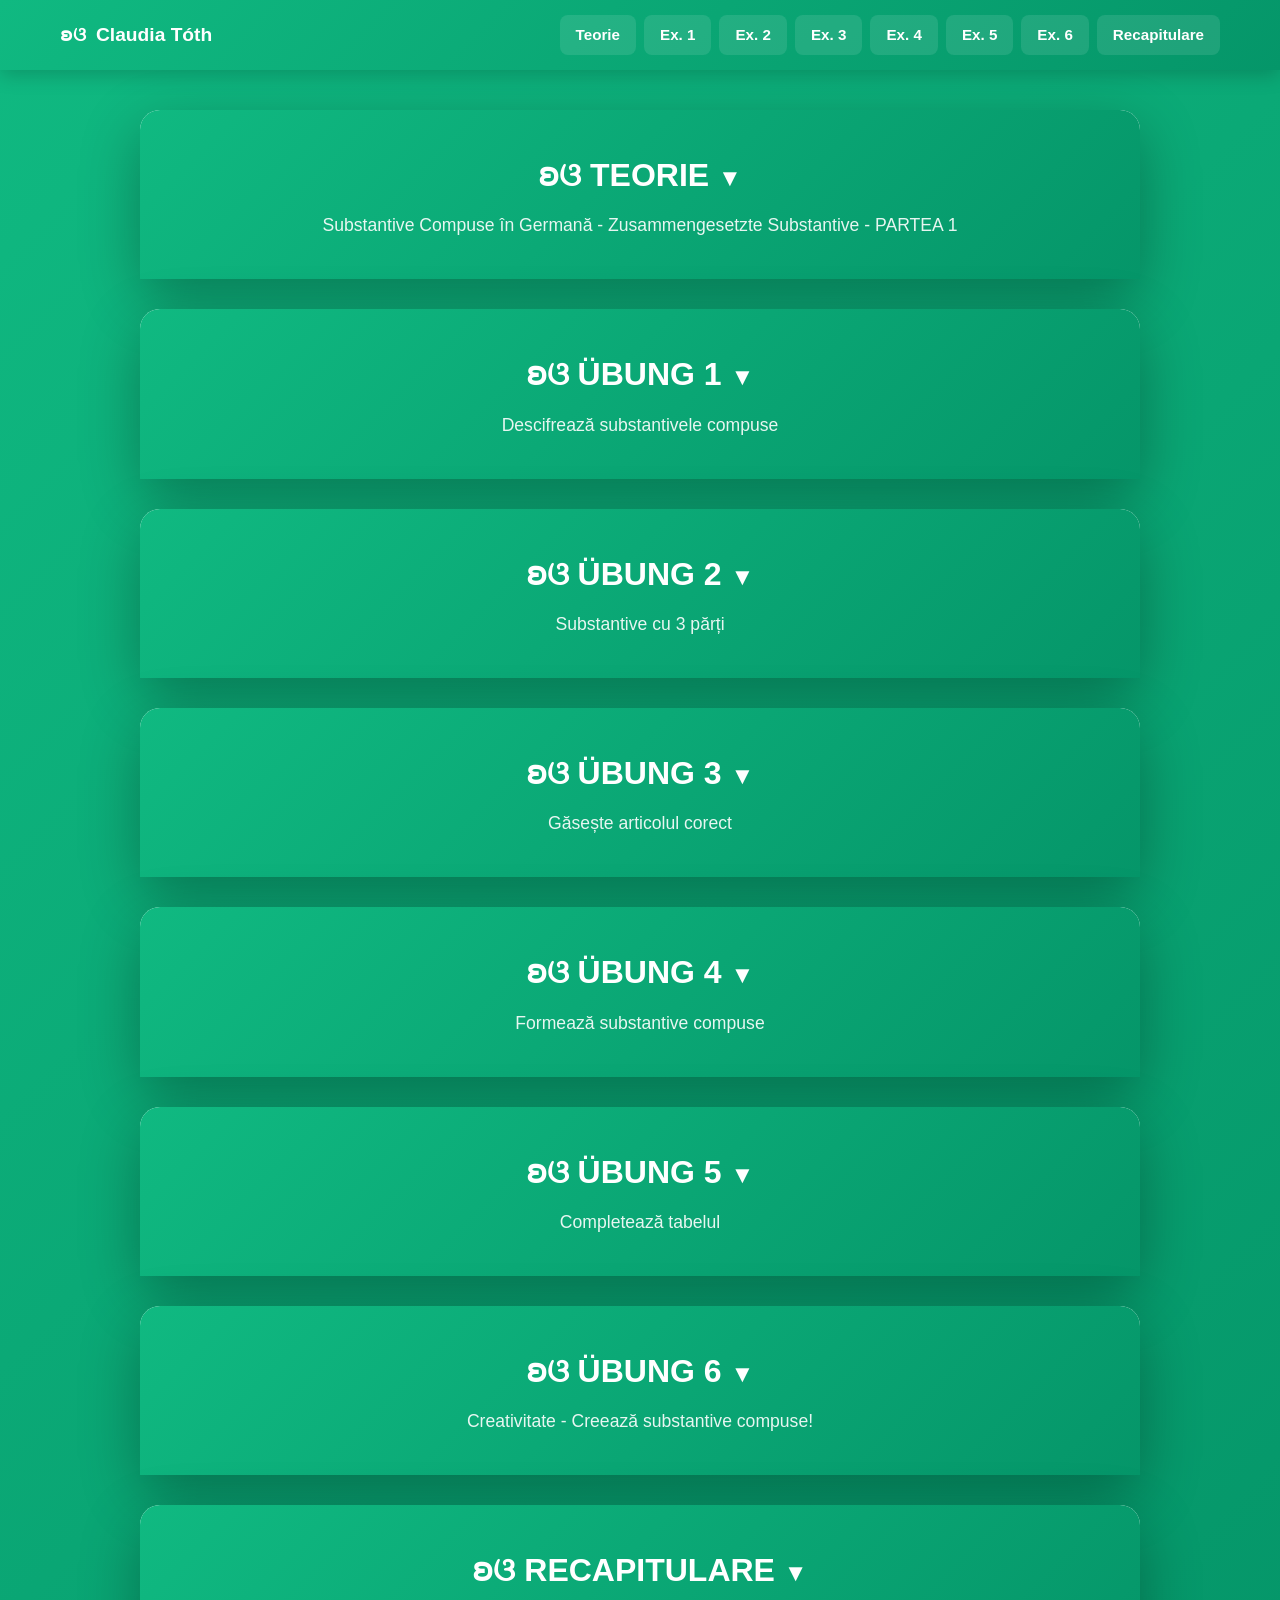
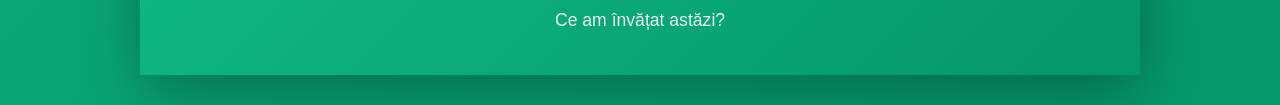
==== index.html @ afdb9161 "Rename index-ORIGINAL-FARA-PAROLA.html to index.html" ====
<!DOCTYPE html>
<html lang="ro">
<head>
    <meta charset="UTF-8">
    <meta name="viewport" content="width=device-width, initial-scale=1.0">
    <title>Substantive Compuse în Germană - Workshop Complet</title>
    <style>
        * {
            margin: 0;
            padding: 0;
            box-sizing: border-box;
        }

        body {
            font-family: 'Segoe UI', Tahoma, Geneva, Verdana, sans-serif;
            background: linear-gradient(135deg, #10b981 0%, #059669 100%);
            line-height: 1.6;
            padding-top: 80px;
        }

        html {
            scroll-behavior: smooth;
        }

        /* Navigation Bar */
        .nav-menu {
            position: fixed;
            top: 0;
            left: 0;
            right: 0;
            background: linear-gradient(135deg, #10b981 0%, #059669 100%);
            box-shadow: 0 4px 20px rgba(0,0,0,0.2);
            z-index: 9999;
        }

        .nav-container {
            max-width: 1200px;
            margin: 0 auto;
            display: flex;
            align-items: center;
            justify-content: space-between;
            padding: 15px 20px;
            flex-wrap: wrap;
            gap: 10px;
        }

        .nav-logo {
            display: flex;
            align-items: center;
            gap: 10px;
            color: white;
            font-weight: bold;
            font-size: 1.2rem;
        }

        .nav-links {
            display: flex;
            gap: 8px;
            flex-wrap: wrap;
            align-items: center;
        }

        .nav-link {
            color: white;
            text-decoration: none;
            padding: 8px 16px;
            border-radius: 8px;
            font-size: 0.95rem;
            font-weight: 600;
            transition: all 0.3s;
            background: rgba(255,255,255,0.1);
            cursor: pointer;
        }

        .nav-link:hover {
            background: rgba(255,255,255,0.25);
            transform: translateY(-2px);
        }

        .nav-link.active {
            background: rgba(255,255,255,0.35);
        }

        /* Main Container */
        .container {
            max-width: 1000px;
            margin: 30px auto;
            background: white;
            border-radius: 20px;
            box-shadow: 0 20px 60px rgba(0,0,0,0.3);
        }

        .header {
            background: linear-gradient(135deg, #10b981 0%, #059669 100%);
            color: white;
            padding: 40px;
            text-align: center;
            border-radius: 20px 20px 0 0;
        }

        .header h1 {
            font-size: 2rem;
            margin-bottom: 10px;
        }

        .header p {
            font-size: 1.1rem;
            opacity: 0.9;
        }

        .content {
            padding: 40px;
        }

        /* Theory Sections */
        .section-header {
            background: linear-gradient(135deg, #10b981 0%, #059669 100%);
            color: white;
            padding: 20px 25px;
            border-radius: 12px;
            cursor: pointer;
            display: flex;
            justify-content: space-between;
            align-items: center;
            transition: transform 0.3s, box-shadow 0.3s;
            margin-bottom: 0;
        }

        .section-header:hover {
            transform: translateY(-2px);
            box-shadow: 0 8px 20px rgba(16, 185, 129, 0.4);
        }

        .section-header h3 {
            font-size: 1.3rem;
        }

        .arrow {
            font-size: 1.5rem;
            transition: transform 0.3s;
        }

        .arrow.rotated {
            transform: rotate(180deg);
        }

        .section-content {
            display: none;
            padding: 30px;
            background: #f0fdf4;
            border: 3px solid #10b981;
            border-top: none;
            border-radius: 0 0 12px 12px;
            margin-bottom: 20px;
        }

        .section-content.active {
            display: block;
        }

        .section {
            margin-bottom: 20px;
        }

        /* Exercise Items */
        .exercise-item {
            background: #f0fdf4;
            padding: 25px;
            border-radius: 12px;
            margin-bottom: 25px;
            border: 2px solid #e5e7eb;
            transition: all 0.3s;
        }

        .exercise-item.correct {
            border-color: #10b981;
            background: #d1fae5;
        }

        .exercise-item.incorrect {
            border-color: #ef4444;
            background: #fee2e2;
        }

        .exercise-number {
            display: inline-block;
            background: linear-gradient(135deg, #10b981 0%, #059669 100%);
            color: white;
            padding: 8px 16px;
            border-radius: 20px;
            font-weight: bold;
            margin-bottom: 15px;
        }

        .word-display {
            font-size: 1.3rem;
            font-weight: bold;
            color: #059669;
            margin-bottom: 20px;
        }

        /* Input Styles */
        .input-group {
            margin-bottom: 15px;
        }

        .input-group label {
            display: block;
            font-weight: 600;
            color: #374151;
            margin-bottom: 8px;
        }

        .input-row {
            display: flex;
            gap: 10px;
            align-items: center;
            margin-bottom: 15px;
            flex-wrap: wrap;
        }

        .article-input-wrapper {
            display: flex;
            align-items: center;
            gap: 5px;
            flex: 1;
            min-width: 180px;
        }

        .article-input-wrapper.break-line {
            flex-basis: 100%;
        }

        input[type="text"], select {
            padding: 12px 15px;
            border: 2px solid #d1d5db;
            border-radius: 8px;
            font-size: 1rem;
            transition: all 0.3s;
            flex: 1;
        }

        input[type="text"].small {
            max-width: 60px;
            flex: 0 0 60px;
        }

        select {
            cursor: pointer;
            appearance: none;
            background: white url("data:image/svg+xml,%3Csvg xmlns='http://www.w3.org/2000/svg' width='12' height='12' viewBox='0 0 12 12'%3E%3Cpath fill='%2310b981' d='M6 9L1 4h10z'/%3E%3C/svg%3E") no-repeat right 12px center;
            padding-right: 40px;
        }

        input:focus, select:focus {
            outline: none;
            border-color: #10b981;
            box-shadow: 0 0 0 3px rgba(16, 185, 129, 0.1);
        }

        input.correct, select.correct {
            border-color: #10b981;
            background: #ecfdf5;
        }

        input.incorrect, select.incorrect {
            border-color: #ef4444;
            background: #fef2f2;
        }

        .plus-sign {
            font-size: 1.5rem;
            color: #10b981;
            font-weight: bold;
        }

        /* Feedback */
        .feedback {
            display: none;
            margin-top: 15px;
            padding: 12px 15px;
            border-radius: 8px;
            font-weight: 600;
        }

        .feedback.show {
            display: block;
        }

        .feedback.correct {
            background: #d1fae5;
            color: #065f46;
            border-left: 4px solid #10b981;
        }

        .feedback.incorrect {
            background: #fee2e2;
            color: #991b1b;
            border-left: 4px solid #ef4444;
        }

        .correct-answer {
            margin-top: 10px;
            padding: 10px;
            background: #f0fdf4;
            border-radius: 6px;
            color: #065f46;
        }

        /* Buttons */
        .buttons {
            display: flex;
            gap: 15px;
            justify-content: center;
            margin-top: 40px;
            flex-wrap: wrap;
        }

        button {
            padding: 15px 40px;
            border: none;
            border-radius: 10px;
            font-size: 1.1rem;
            font-weight: 600;
            cursor: pointer;
            transition: all 0.3s;
        }

        .btn-check {
            background: linear-gradient(135deg, #10b981 0%, #059669 100%);
            color: white;
            box-shadow: 0 4px 15px rgba(16, 185, 129, 0.4);
        }

        .btn-check:hover {
            transform: translateY(-2px);
            box-shadow: 0 6px 20px rgba(16, 185, 129, 0.6);
        }

        .btn-reset {
            background: #6b7280;
            color: white;
        }

        .btn-reset:hover {
            background: #4b5563;
        }

        /* Score */
        .score {
            text-align: center;
            font-size: 1.5rem;
            font-weight: bold;
            padding: 20px;
            margin-top: 30px;
            background: linear-gradient(135deg, #fef3c7 0%, #fde68a 100%);
            border-radius: 12px;
            display: none;
        }

        .score.show {
            display: block;
        }

        /* Info Boxes */
        .example-box, .info-box {
            background: linear-gradient(135deg, #d1fae5 0%, #a7f3d0 100%);
            padding: 20px;
            border-radius: 12px;
            margin-bottom: 20px;
            border-left: 5px solid #10b981;
        }

        .example-box h3, .info-box h3 {
            color: #065f46;
            margin-bottom: 10px;
        }

        .example-box p, .info-box p {
            color: #1e293b;
            font-size: 1.05rem;
        }

        /* Ex 6 Styles */
        .all-variants {
            display: none;
            margin-top: 40px;
            padding-top: 40px;
            border-top: 3px solid #10b981;
        }

        .all-variants.show {
            display: block;
        }

        .variants-header {
            background: linear-gradient(135deg, #fbbf24 0%, #f59e0b 100%);
            color: white;
            padding: 25px;
            border-radius: 12px;
            text-align: center;
            margin-bottom: 30px;
        }

        .category {
            margin-bottom: 30px;
        }

        .category-header {
            background: linear-gradient(135deg, #10b981 0%, #059669 100%);
            color: white;
            padding: 15px 20px;
            border-radius: 10px;
            margin-bottom: 15px;
        }

        .category-header h3 {
            font-size: 1.3rem;
        }

        .arrow-ex6 {
            font-size: 1.5rem;
            transition: transform 0.3s;
            color: white;
        }

        .variants-grid {
            display: grid;
            grid-template-columns: repeat(auto-fill, minmax(300px, 1fr));
            gap: 15px;
        }

        .variant-card {
            background: #f0fdf4;
            padding: 15px;
            border-radius: 8px;
            border-left: 4px solid #10b981;
        }

        .variant-card strong {
            color: #059669;
            font-size: 1.1rem;
        }

        .variant-parts {
            color: #6b7280;
            font-size: 0.9rem;
            margin: 5px 0;
        }

        .words-list {
            background: white;
            padding: 15px;
            border-radius: 8px;
            margin-top: 15px;
        }

        .words-list p {
            margin-bottom: 8px;
        }

        /* Responsive */
        @media (max-width: 768px) {
            body {
                padding-top: 140px;
                padding: 10px;
                padding-top: 140px;
            }

            .nav-container {
                flex-direction: column;
            }

            .container {
                margin: 15px auto;
                border-radius: 15px;
            }

            .header {
                padding: 25px 20px;
                border-radius: 15px 15px 0 0;
            }

            .header h1 {
                font-size: 1.5rem;
            }

            .header p {
                font-size: 0.95rem;
            }

            .content {
                padding: 20px 15px;
            }

            .section-header h3 {
                font-size: 1.1rem;
            }

            .example-box, .info-box {
                padding: 15px;
                font-size: 0.95rem;
            }

            .exercise-item {
                padding: 15px;
            }

            .exercise-number {
                font-size: 0.9rem;
                padding: 6px 12px;
            }

            .word-display {
                font-size: 1.1rem;
            }

            .input-group label {
                font-size: 0.95rem;
            }

            .input-row {
                flex-direction: column;
                gap: 8px;
            }

            .article-input-wrapper {
                width: 100%;
                min-width: 100%;
            }

            input[type="text"], select {
                font-size: 0.95rem;
                padding: 10px 12px;
            }

            .plus-sign {
                display: none;
            }

            .feedback {
                font-size: 0.9rem;
                padding: 10px 12px;
            }

            .buttons {
                flex-direction: column;
                gap: 10px;
            }

            button {
                width: 100%;
                padding: 12px 20px;
                font-size: 1rem;
            }

            .score {
                font-size: 1.2rem;
                padding: 15px;
            }

            .variants-grid {
                grid-template-columns: 1fr;
            }

            .variant-card {
                padding: 12px;
            }

            .category-header h3 {
                font-size: 1.1rem;
            }
        }

        /* Extra small phones */
        @media (max-width: 480px) {
            .header h1 {
                font-size: 1.3rem;
            }

            .nav-link {
                font-size: 0.85rem;
                padding: 6px 10px;
            }

            .exercise-item {
                padding: 12px;
            }

            input[type="text"], select {
                font-size: 0.9rem;
            }
        }
    </style>
</head>
<body>
    <!-- Navigation Menu -->
    <nav class="nav-menu">
        <div class="nav-container">
            <div class="nav-logo">
                <span>ʚଓ</span>
                <span>Claudia Tóth</span>
            </div>
            <div class="nav-links">
                <a href="#teorie" class="nav-link">Teorie</a>
                <a href="#ex1" class="nav-link">Ex. 1</a>
                <a href="#ex2" class="nav-link">Ex. 2</a>
                <a href="#ex3" class="nav-link">Ex. 3</a>
                <a href="#ex4" class="nav-link">Ex. 4</a>
                <a href="#ex5" class="nav-link">Ex. 5</a>
                <a href="#ex6" class="nav-link">Ex. 6</a>
                <a href="#recapitulare" class="nav-link">Recapitulare</a>
            </div>
        </div>
    </nav>

    <!-- TEORIE -->
    <div class="container" id="teorie">
        <div class="header" style="cursor: pointer;" onclick="toggleExercise('teorie')">
            <h1>ʚଓ TEORIE <span id="arrow-header-teorie" style="font-size: 1.5rem; transition: transform 0.3s;">▼</span></h1>
            <p>Substantive Compuse în Germană - Zusammengesetzte Substantive - PARTEA 1</p>
        </div>
        <div class="content" id="content-teorie" style="display: none;">
            <div class="section">
                <div class="section-header" onclick="toggleSection(0)">
                    <h3>CE SUNT SUBSTANTIVELE COMPUSE?</h3>
                    <span class="arrow">▼</span>
                </div>
                <div class="section-content">
                    <div class="example-box">
                        <h3>DEFINIȚIE</h3>
                        <p>Un substantiv compus este un substantiv format din <strong>cel puțin două cuvinte</strong> unite împreună.</p>
                    </div>
                    <div class="example-box">
                        <h3>Exemplu simplu în română:</h3>
                        <p>"copil" + "cameră" = "camera copiilor"</p>
                    </div>
                    <div class="example-box">
                        <h3>Exemplu în germană:</h3>
                        <p><strong>das Kind</strong> (copilul) + <strong>das Zimmer</strong> (camera) = <strong>das Kinderzimmer</strong> (camera copiilor)</p>
                    </div>
                </div>
            </div>

            <div class="section">
                <div class="section-header" onclick="toggleSection(1)">
                    <h3>DE CE SUNT IMPORTANTE?</h3>
                    <span class="arrow">▼</span>
                </div>
                <div class="section-content">
                    <div class="example-box">
                        <h3>1. Limba germană IUBEȘTE cuvintele compuse!</h3>
                        <p>Germanii creează constant cuvinte noi prin combinare. Este o caracteristică fundamentală a limbii!</p>
                    </div>
                    <div class="example-box">
                        <h3>2. Vocabular INFINIT!</h3>
                        <p>Când știi cum să formezi substantive compuse, vocabularul tău devine MULT mai mare! Nu mai trebuie să memorezi fiecare cuvânt separat.</p>
                    </div>
                    <div class="example-box">
                        <h3>3. Exprimare PRECISĂ!</h3>
                        <p>Poți descrie lucruri foarte specific:<br>
                        <strong>das Zimmer</strong> = camera (ce fel de cameră?)<br>
                        <strong>das Kinderzimmer</strong> = camera copiilor (AHA! Acum știm!)</p>
                    </div>
                </div>
            </div>

            <div class="section">
                <div class="section-header" onclick="toggleSection(2)">
                    <h3>REGULILE DE AUR</h3>
                    <span class="arrow">▼</span>
                </div>
                <div class="section-content">
                    <div class="example-box">
                        <h3>REGULA 1: Scris cu majusculă</h3>
                        <p>Un substantiv compus se scrie cu literă mare doar la început (ca orice substantiv german).</p>
                        <p style="margin-top: 10px;">✅ das Kinderzimmer<br>❌ das KinderZimmer</p>
                    </div>
                    <div class="example-box">
                        <h3>REGULA 2: Articolul ultimului cuvânt</h3>
                        <p>Substantivul compus ia articolul <strong>ultimului cuvânt</strong> (Grundwort - cuvântul de bază).</p>
                        <p style="margin-top: 15px;"><strong>Exemple:</strong><br>
                        • das Auto + <strong>die Tür</strong> = <strong>die</strong> Autotür (die de la Tür)<br>
                        • der Tee + <strong>die Kanne</strong> = <strong>die</strong> Teekanne (die de la Kanne)<br>
                        • die Sonne + <strong>der Schein</strong> = <strong>der</strong> Sonnenschein (der de la Schein)</p>
                        <p style="margin-top: 10px; font-weight: bold; color: #059669;">⚠️ Reține: Ultimul cuvânt DICTEAZĂ articolul!</p>
                    </div>
                    <div class="example-box">
                        <h3>REGULA 3: Primul descrie pe al doilea</h3>
                        <p>În substantivul compus:<br>
                        <strong>Primul cuvânt</strong> (Bestimmungswort) = DESCRIE<br>
                        <strong>Al doilea cuvânt</strong> (Grundwort) = este DESCRIS</p>
                        <p style="margin-top: 10px;"><strong>das Kinder|zimmer</strong><br>
                        Kind (copil) → descrie<br>
                        Zimmer (cameră) → ce fel de cameră? → camera COPIILOR</p>
                        <p style="margin-top: 10px;"><strong>die Auto|tür</strong><br>
                        Auto (mașină) → descrie<br>
                        Tür (ușă) → ce fel de ușă? → ușa MAȘINII</p>
                    </div>
                </div>
            </div>

            <div class="section">
                <div class="section-header" onclick="toggleSection(3)">
                    <h3>TIPUL 1: SUBSTANTIV + SUBSTANTIV</h3>
                    <span class="arrow">▼</span>
                </div>
                <div class="section-content">
                    <div class="example-box">
                        <h3>CUM FUNCȚIONEAZĂ?</h3>
                        <p>Pur și simplu așezi cuvintele unul după altul:</p>
                        <p style="text-align: center; font-size: 1.2rem; font-weight: bold; background: white; padding: 15px; border-radius: 8px; margin-top: 15px;">
                            SUBSTANTIV 1 + SUBSTANTIV 2 = SUBSTANTIV COMPUS
                        </p>
                    </div>
                    <div class="example-box">
                        <h3>EXEMPLE SIMPLE</h3>
                        <p><strong>1.</strong> das Auto + die Tür = <strong>die Autotür</strong> (ușa mașinii)</p>
                        <p><strong>2.</strong> der Tee + die Kanne = <strong>die Teekanne</strong> (ceainicul)</p>
                        <p><strong>3.</strong> das Haus + die Tür = <strong>die Haustür</strong> (ușa de la intrare a casei)</p>
                        <p><strong>4.</strong> der Fuß + der Ball = <strong>der Fußball</strong> (mingea de fotbal)</p>
                        <p><strong>5.</strong> die Blume + der Topf = <strong>der Blumentopf</strong> (ghiveciul)</p>
                    </div>
                    <div class="example-box">
                        <h3>EXEMPLE MAI COMPLEXE (3+ cuvinte!)</h3>
                        <p>Da, poți combina mai mult de 2 cuvinte!</p>
                        <p style="margin-top: 10px;"><strong>1.</strong> der Fuß + der Ball + das Spiel = <strong>das Fußballspiel</strong><br>
                        (meciul de fotbal)</p>
                        <p><strong>2.</strong> die Geburt + der Tag + das Geschenk = <strong>das Geburtstagsgeschenk</strong><br>
                        (cadoul de ziua de naștere)</p>
                        <p><strong>3.</strong> das Auto + die Bahn + der Hof = <strong>der Autobahnhof</strong><br>
                        (stația de autostradă / parcare)</p>
                    </div>
                </div>
            </div>

            <div class="section">
                <div class="section-header" onclick="toggleSection(4)">
                    <h3>CUM SĂ ÎNȚELEGI UN CUVÂNT LUNG?</h3>
                    <span class="arrow">▼</span>
                </div>
                <div class="section-content">
                    <div class="example-box">
                        <h3>Strategia în 3 pași:</h3>
                        <p><strong>PASUL 1:</strong> Împarte cuvântul în părți<br>
                        <strong>PASUL 2:</strong> Identifică ultimul cuvânt (Grundwort) → acesta îți dă ARTICOLUL și SENSUL PRINCIPAL<br>
                        <strong>PASUL 3:</strong> Citește de la DREAPTA la STÂNGA pentru a înțelege sensul complet</p>
                    </div>
                    <div class="example-box">
                        <h3>EXEMPLU: die Haustür</h3>
                        <p><strong>PASUL 1 - Împarte:</strong><br>Haus + Tür</p>
                        <p style="margin-top: 10px;"><strong>PASUL 2 - Ultimul cuvânt:</strong><br>
                        Tür (ușă) → articol <strong>die</strong><br>
                        Deci este vorba despre o UȘĂ</p>
                        <p style="margin-top: 10px;"><strong>PASUL 3 - Citește invers:</strong><br>
                        Ce fel de ușă? → Haus (casă)<br>
                        = ușa CASEI</p>
                        <p style="margin-top: 10px; font-weight: bold; background: white; padding: 10px; border-radius: 8px;">
                        ✓ Rezultat: die Haustür = ușa casei</p>
                    </div>
                </div>
            </div>

            <div class="section">
                <div class="section-header" onclick="toggleSection(5)">
                    <h3>LITERELE DE LEGĂTURĂ (Fugenelemente)</h3>
                    <span class="arrow">▼</span>
                </div>
                <div class="section-content">
                    <div class="example-box">
                        <h3>CE SUNT?</h3>
                        <p>Uneori, între cuvinte trebuie să inserezi o literă sau un grup de litere pentru ca substantivul să sune corect.</p>
                        <p style="margin-top: 10px;"><strong>Cele mai comune litere de legătură:</strong><br>
                        -e- | -(e)s- | -(e)n- | -er-</p>
                    </div>
                    <div class="example-box">
                        <h3>CÂND FOLOSIM -(e)s-?</h3>
                        <p>Literă de legătură -(e)s- apare adesea după substantive feminine terminate în -ung, -heit, -keit, -schaft:</p>
                        <p style="margin-top: 10px;"><strong>1.</strong> die Geburt + der Tag = <strong>der Geburtstag</strong><br>
                        die Geburt → Geburt<strong>s</strong>tag</p>
                        <p><strong>2.</strong> die Geburt + der Tag + das Geschenk = <strong>das Geburtstagsgeschenk</strong><br>
                        Geburtstag<strong>s</strong>geschenk</p>
                        <p><strong>3.</strong> die Arbeit + der Platz = <strong>der Arbeitsplatz</strong><br>
                        Arbeit<strong>s</strong>platz (locul de muncă)</p>
                    </div>
                    <div class="example-box">
                        <h3>CÂND FOLOSIM -(e)n-?</h3>
                        <p>Literă de legătură -(e)n- apare adesea după substantive feminine (acestea trec la plural, însă există și excepții - die Hand, die Tür):</p>
                        <p style="margin-top: 10px;"><strong>1.</strong> die Straße + die Bahn = <strong>die Straßenbahn</strong><br>
                        Straße<strong>n</strong>bahn (tramvaiul)</p>
                        <p><strong>2.</strong> die Blume + der Topf = <strong>der Blumentopf</strong><br>
                        Blume<strong>n</strong>topf (ghiveciul)</p>
                    </div>
                    <div class="example-box">
                        <h3>CÂND FOLOSIM -er-?</h3>
                        <p>Literă de legătură -er- apare adesea la plural:</p>
                        <p style="margin-top: 10px;"><strong>1.</strong> das Bild + das Buch = <strong>das Bilderbuch</strong><br>
                        das Bild (plural: Bilder) → Bild<strong>er</strong>buch<br>
                        (cartea ilustrată)</p>
                        <p><strong>2.</strong> das Kind + das Zimmer = <strong>das Kinderzimmer</strong><br>
                        das Kind (plural: Kinder) → Kind<strong>er</strong>zimmer<br>
                        (camera copiilor)</p>
                    </div>
                </div>
            </div>

            <div class="section">
                <div class="section-header" onclick="toggleSection(6)">
                    <h3>CEL MAI LUNG CUVÂNT COMPUS ÎN GERMANĂ</h3>
                    <span class="arrow">▼</span>
                </div>
                <div class="section-content">
                    <div class="example-box" style="text-align: center;">
                        <h3 style="font-size: 1.5rem; margin-bottom: 20px;">🏆 Cel mai lung cuvânt compus</h3>
                        <p style="font-size: 1.1rem; font-weight: bold; word-break: break-all; line-height: 1.8; color: #059669; margin: 20px 0;">
                            Rinderkennzeichnungsfleischetikettierungsüberwachungsaufgabenübertragungsgesetz
                        </p>
                        <p style="font-size: 1.4rem; font-weight: bold; color: #065f46; margin: 20px 0;">63 de litere!</p>
                        <p>(O lege care reglementa modul în care este etichetată carnea de vită în Germania - a fost în vigoare între 1999-2013)</p>
                    </div>
                    <div class="example-box">
                        <h3>Traducere:</h3>
                        <p>Legea privind transferul sarcinilor de monitorizare a etichetării cărnii de vită.</p>
                    </div>
                    <div class="example-box">
                        <h3>Compunere:</h3>
                        <p>• <strong>das Rind</strong> → vita / cornuta<br>
                        • <strong>die Kennzeichnung</strong> → marcarea / identificarea<br>
                        • <strong>das Fleisch</strong> → carnea<br>
                        • <strong>die Etikettierung</strong> → etichetarea<br>
                        • <strong>die Überwachung</strong> → supravegherea<br>
                        • <strong>die Aufgabe</strong> → sarcina / atribuția<br>
                        • <strong>die Übertragung</strong> → transferul / transmiterea<br>
                        • <strong>das Gesetz</strong> → legea</p>
                    </div>
                </div>
            </div>
        </div>
    </div>

    <!-- EX 1 -->
    <div class="container" id="ex1">
        <div class="header" style="cursor: pointer;" onclick="toggleExercise('ex1')">
            <h1>ʚଓ ÜBUNG 1 <span id="arrow-header-ex1" style="font-size: 1.5rem; transition: transform 0.3s;">▼</span></h1>
            <p>Descifrează substantivele compuse</p>
        </div>
        <div class="content" id="content-ex1" style="display: none;">
            <div class="example-box">
                <h3>📝 Exemplu:</h3>
                <p><strong>die Autotür</strong> → <strong>das Auto</strong> + <strong>die Tür</strong> → ușa mașinii</p>
            </div>
            <div id="exercises-ex1"></div>
            <div class="buttons">
                <button class="btn-check" onclick="checkAnswers('ex1')">✓ Verifică</button>
                <button class="btn-reset" onclick="resetExercise('ex1')">↻ Resetează</button>
            </div>
            <div class="score" id="score-ex1"></div>
        </div>
    </div>

    <!-- EX 2 -->
    <div class="container" id="ex2">
        <div class="header" style="cursor: pointer;" onclick="toggleExercise('ex2')">
            <h1>ʚଓ ÜBUNG 2 <span id="arrow-header-ex2" style="font-size: 1.5rem; transition: transform 0.3s;">▼</span></h1>
            <p>Substantive cu 3 părți</p>
        </div>
        <div class="content" id="content-ex2" style="display: none;">
            <div class="info-box">
                <h3>💡 Atenție!</h3>
                <p>Aceste substantive au <strong>3 părți</strong>! Al treilea cuvânt va fi pe rând nou.</p>
            </div>
            <div id="exercises-ex2"></div>
            <div class="buttons">
                <button class="btn-check" onclick="checkAnswers('ex2')">✓ Verifică</button>
                <button class="btn-reset" onclick="resetExercise('ex2')">↻ Resetează</button>
            </div>
            <div class="score" id="score-ex2"></div>
        </div>
    </div>

    <!-- EX 3 -->
    <div class="container" id="ex3">
        <div class="header" style="cursor: pointer;" onclick="toggleExercise('ex3')">
            <h1>ʚଓ ÜBUNG 3 <span id="arrow-header-ex3" style="font-size: 1.5rem; transition: transform 0.3s;">▼</span></h1>
            <p>Găsește articolul corect</p>
        </div>
        <div class="content" id="content-ex3" style="display: none;">
            <div class="info-box">
                <h3>⚡ Regula de aur:</h3>
                <p><strong>Articolul vine de la ULTIMUL cuvânt!</strong></p>
            </div>
            <div id="exercises-ex3"></div>
            <div class="buttons">
                <button class="btn-check" onclick="checkAnswers('ex3')">✓ Verifică</button>
                <button class="btn-reset" onclick="resetExercise('ex3')">↻ Resetează</button>
            </div>
            <div class="score" id="score-ex3"></div>
        </div>
    </div>

    <!-- EX 4 -->
    <div class="container" id="ex4">
        <div class="header" style="cursor: pointer;" onclick="toggleExercise('ex4')">
            <h1>ʚଓ ÜBUNG 4 <span id="arrow-header-ex4" style="font-size: 1.5rem; transition: transform 0.3s;">▼</span></h1>
            <p>Formează substantive compuse</p>
        </div>
        <div class="content" id="content-ex4" style="display: none;">
            <div class="info-box">
                <h3>📝 Exemplu:</h3>
                <p><strong>der Apfel + der Saft = der Apfelsaft</strong></p>
            </div>
            <div id="exercises-ex4"></div>
            <div class="buttons">
                <button class="btn-check" onclick="checkAnswers('ex4')">✓ Verifică</button>
                <button class="btn-reset" onclick="resetExercise('ex4')">↻ Resetează</button>
            </div>
            <div class="score" id="score-ex4"></div>
        </div>
    </div>

    <!-- EX 5 -->
    <div class="container" id="ex5">
        <div class="header" style="cursor: pointer;" onclick="toggleExercise('ex5')">
            <h1>ʚଓ ÜBUNG 5 <span id="arrow-header-ex5" style="font-size: 1.5rem; transition: transform 0.3s;">▼</span></h1>
            <p>Completează tabelul</p>
        </div>
        <div class="content" id="content-ex5" style="display: none;">
            <div class="info-box">
                <h3>📝 Instrucțiuni:</h3>
                <p>Completează substantivul compus și traducerea.</p>
            </div>
            <div id="exercises-ex5"></div>
            <div class="buttons">
                <button class="btn-check" onclick="checkAnswers('ex5')">✓ Verifică</button>
                <button class="btn-reset" onclick="resetExercise('ex5')">↻ Resetează</button>
            </div>
            <div class="score" id="score-ex5"></div>
        </div>
    </div>

    <!-- EX 6 -->
    <div class="container" id="ex6">
        <div class="header" style="cursor: pointer;" onclick="toggleExercise('ex6')">
            <h1>ʚଓ ÜBUNG 6 <span id="arrow-header-ex6" style="font-size: 1.5rem; transition: transform 0.3s;">▼</span></h1>
            <p>Creativitate - Creează substantive compuse!</p>
        </div>
        <div class="content" id="content-ex6" style="display: none;">
            <div class="info-box">
                <h3>🎨 Fii creativ!</h3>
                <p>Creează <strong>5 substantive compuse</strong> folosind cuvintele de mai jos.</p>
                <div class="words-list">
                    <p><strong>Grupa 1:</strong> das Haus, der Garten, die Tür, das Fenster, der Baum</p>
                    <p><strong>Grupa 2:</strong> das Buch, die Schule, der Lehrer, das Kind</p>
                    <p><strong>Grupa 3:</strong> die Sonne, der Regen, der Schnee, die Blume</p>
                </div>
            </div>
            <div id="exercises-ex6"></div>
            <div class="buttons">
                <button class="btn-check" onclick="showAllVariants()">🔍 Arată toate variantele</button>
                <button class="btn-reset" onclick="resetExercise('ex6')">↻ Resetează</button>
            </div>
            <div class="all-variants" id="allVariants">
                <div class="variants-header">
                    <h2>✨ Toate variantele posibile</h2>
                    <p>TOATE combinațiile cu cuvintele date!</p>
                </div>
                <div id="variantsContainer"></div>
            </div>
        </div>
    </div>

    <!-- RECAPITULARE -->
    <div class="container" id="recapitulare">
        <div class="header" style="cursor: pointer;" onclick="toggleExercise('recapitulare')">
            <h1>ʚଓ RECAPITULARE <span id="arrow-header-recapitulare" style="font-size: 1.5rem; transition: transform 0.3s;">▼</span></h1>
            <p>Ce am învățat astăzi?</p>
        </div>
        <div class="content" id="content-recapitulare" style="display: none;">
            <div class="example-box">
                <h3>✓ Substantive compuse</h3>
                <p>Cuvinte formate din <strong>2+ cuvinte</strong></p>
            </div>
            <div class="example-box">
                <h3>✓ Regulile</h3>
                <p>Articolul ultimului cuvânt | Primul descrie pe al doilea</p>
            </div>
            <div class="example-box">
                <h3>★ FELICITĂRI!</h3>
                <p><strong>Viel Erfolg!</strong></p>
            </div>
        </div>
    </div>

    <script>
        // Data
        const exercisesEx1 = [
            { word: "die Autobahn", article1: "das", part1: "Auto", article2: "die", part2: "Bahn", translation: "autostrada" },
            { word: "der Autoschlüssel", article1: "das", part1: "Auto", article2: "der", part2: "Schlüssel", translation: "cheia mașinii" },
            { word: "der Bahnhof", article1: "die", part1: "Bahn", article2: "der", part2: "Hof", translation: "gara" },
            { word: "der Blumenstrauß", article1: "die", part1: "Blume", article2: "der", part2: "Strauß", translation: "buchetul de flori" },
            { word: "der Briefkasten", article1: "der", part1: "Brief", article2: "der", part2: "Kasten", translation: "cutia poștală" },
            { word: "das Gartenhaus", article1: "der", part1: "Garten", article2: "das", part2: "Haus", translation: "casa din grădină" }
        ];

        const exercisesEx2 = [
            { word: "der Haustürschlüssel", article1: "das", part1: "Haus", article2: "die", part2: "Tür", article3: "der", part3: "Schlüssel", translation: "cheia ușii de la intrare" },
            { word: "der Kindergartenlehrer", article1: "das", part1: "Kind", article2: "der", part2: "Garten", article3: "der", part3: "Lehrer", translation: "educatorul de grădiniță" },
            { word: "die Weihnachtsmarktbude", article1: "die", part1: "Weihnacht", article2: "der", part2: "Markt", article3: "die", part3: "Bude", translation: "standurile de la târgul de Crăciun" },
            { word: "das Geburtstagskind", article1: "der", part1: "Geburtstag", article2: "das", part2: "Kind", article3: "", part3: "", translation: "copilul care își sărbătorește ziua de naștere", note: true },
            { word: "das Autobahndreieck", article1: "das", part1: "Auto", article2: "die", part2: "Bahn", article3: "das", part3: "Dreieck", translation: "intersecția de autostrăzi" },
            { word: "der Fußballspieler", article1: "der", part1: "Fuß", article2: "der", part2: "Ball", article3: "der", part3: "Spieler", translation: "jucătorul de fotbal" }
        ];

        const exercisesEx3 = [
            { word1: "Haus", article1: "das", word2: "Tür", article2: "die", compound: "Haustür", correct: "die" },
            { word1: "Garten", article1: "der", word2: "Haus", article2: "das", compound: "Gartenhaus", correct: "das" },
            { word1: "Blume", article1: "die", word2: "Topf", article2: "der", compound: "Blumentopf", correct: "der" },
            { word1: "Tisch", article1: "der", word2: "Decke", article2: "die", compound: "Tischdecke", correct: "die" },
            { word1: "Tennis", article1: "das", word2: "Ball", article2: "der", compound: "Tennisball", correct: "der" },
            { word1: "Woche", article1: "die", word2: "Ende", article2: "das", compound: "Wochenende", correct: "das" }
        ];

        const exercisesEx4 = [
            { word1: "der Apfel", word2: "der Kuchen", compound: "Apfelkuchen", article: "der", translation: "prăjitura cu mere" },
            { word1: "die Reise", word2: "die Tasche", compound: "Reisetasche", article: "die", translation: "geanta de voiaj" },
            { word1: "das Fahrrad", word2: "der Weg", compound: "Fahrradweg", article: "der", translation: "pista de biciclete" },
            { word1: "die Hand", word2: "der Ball", compound: "Handball", article: "der", translation: "handbalul" },
            { word1: "die Sonne", word2: "der Schein", compound: "Sonnenschein", article: "der", translation: "strălucirea soarelui" }
        ];

        const exercisesEx5 = [
            { word1: "das Haus", word2: "das Tier", compound: "das Haustier", translation: "animalul de casă" },
            { word1: "das Kleid", word2: "der Schrank", compound: "der Kleiderschrank", translation: "dulapul de haine" },
            { word1: "der Brief", word2: "der Kasten", compound: "der Briefkasten", translation: "cutia poștală" },
            { word1: "die Arbeit", word2: "der Platz", compound: "der Arbeitsplatz", translation: "locul de muncă" },
            { word1: "die Straße", word2: "die Bahn", compound: "die Straßenbahn", translation: "tramvaiul" }
        ];

        const allVariants = {
            "Grupa 1: Haus, Garten, Tür, Fenster, Baum": [
                { word: "die Haustür", parts: "das Haus + die Tür", translation: "ușa de la intrare" },
                { word: "das Hausfenster", parts: "das Haus + das Fenster", translation: "fereastra casei" },
                { word: "der Hausbaum", parts: "das Haus + der Baum", translation: "copacul casei" },
                { word: "das Gartenhaus", parts: "der Garten + das Haus", translation: "casa din grădină" },
                { word: "die Gartentür", parts: "der Garten + die Tür", translation: "poarta grădinii" },
                { word: "das Gartenfenster", parts: "der Garten + das Fenster", translation: "fereastra spre grădină" },
                { word: "der Gartenbaum", parts: "der Garten + der Baum", translation: "copacul din grădină" },
                { word: "das Türfenster", parts: "die Tür + das Fenster", translation: "fereastra ușii" },
                { word: "das Baumhaus", parts: "der Baum + das Haus", translation: "casa din copac" },
                { word: "die Gartenhaustür", parts: "der Garten + das Haus + die Tür", translation: "ușa casei din grădină" },
                { word: "das Gartenhausfenster", parts: "der Garten + das Haus + das Fenster", translation: "fereastra casei din grădină" },
                { word: "die Baumhaustür", parts: "der Baum + das Haus + die Tür", translation: "ușa casei din copac" },
                { word: "das Baumhausfenster", parts: "der Baum + das Haus + das Fenster", translation: "fereastra casei din copac" }
            ],
            "Grupa 2: Buch, Schule, Lehrer, Kind": [
                { word: "das Schulbuch", parts: "die Schule + das Buch", translation: "manualul școlar" },
                { word: "der Schullehrer", parts: "die Schule + der Lehrer", translation: "profesorul de școală" },
                { word: "das Schulkind", parts: "die Schule + das Kind", translation: "copilul școlar" },
                { word: "das Lehrerbuch", parts: "der Lehrer + das Buch", translation: "cartea profesorului" },
                { word: "der Kinderschullehrer", parts: "das Kind + die Schule + der Lehrer", translation: "profesorul școlii pentru copii" },
                { word: "das Lehrerkind", parts: "der Lehrer + das Kind", translation: "copilul profesorului" },
                { word: "das Kinderbuch", parts: "das Kind + das Buch", translation: "cartea pentru copii" },
                { word: "die Kinderschule", parts: "das Kind + die Schule", translation: "școala pentru copii" },
                { word: "der Kinderlehrer", parts: "das Kind + der Lehrer", translation: "profesorul pentru copii" },
                { word: "das Schulkinderbuch", parts: "die Schule + das Kind + das Buch", translation: "cartea pentru copiii școlari" }
            ],
            "Grupa 3: Sonne, Regen, Schnee, Blume": [
                { word: "die Sonnenblume", parts: "die Sonne + die Blume", translation: "floarea-soarelui" },
                { word: "der Sonnenregen", parts: "die Sonne + der Regen", translation: "ploaia cu soare" },
                { word: "der Sonnenschnee", parts: "die Sonne + der Schnee", translation: "zăpadă la soare" },
                { word: "die Regenblume", parts: "der Regen + die Blume", translation: "floare de ploaie" },
                { word: "der Regenschnee", parts: "der Regen + der Schnee", translation: "lapoviță" },
                { word: "die Schneeblume", parts: "der Schnee + die Blume", translation: "floare de zăpadă" },
                { word: "der Blumenregen", parts: "die Blume + der Regen", translation: "ploaia de flori" },
                { word: "der Blumenschnee", parts: "die Blume + der Schnee", translation: "zăpadă de flori" }
            ],
            "Combinații între grupe": [
                { word: "das Schulhaus", parts: "die Schule + das Haus", translation: "clădirea școlii" },
                { word: "die Schultür", parts: "die Schule + die Tür", translation: "ușa școlii" },
                { word: "das Schulfenster", parts: "die Schule + das Fenster", translation: "fereastra școlii" },
                { word: "die Baumschule", parts: "der Baum + die Schule", translation: "pepiniera" },
                { word: "der Schulbaum", parts: "die Schule + der Baum", translation: "copacul școlii" },
                { word: "die Gartenblume", parts: "der Garten + die Blume", translation: "floarea de grădină" },
                { word: "das Blumenhaus", parts: "die Blume + das Haus", translation: "casa florilor / sera" },
                { word: "der Blumengarten", parts: "die Blume + der Garten", translation: "grădina de flori" },
                { word: "die Blumentür", parts: "die Blume + die Tür", translation: "ușa cu flori" },
                { word: "das Blumenfenster", parts: "die Blume + das Fenster", translation: "fereastra cu flori" },
                { word: "der Sonnenbaum", parts: "die Sonne + der Baum", translation: "copac expus la soare" },
                { word: "der Sonnengarten", parts: "die Sonne + der Garten", translation: "grădina însorită" },
                { word: "das Blumenbuch", parts: "die Blume + das Buch", translation: "cartea despre flori" },
                { word: "die Blumenschule", parts: "die Blume + die Schule", translation: "școala de floricultură" },
                { word: "das Blumenkind", parts: "die Blume + das Kind", translation: "copilul floare" },
                { word: "der Blumenlehrer", parts: "die Blume + der Lehrer", translation: "profesorul de floricultură" },
                { word: "das Gartentor", parts: "der Garten + die Tür", translation: "poarta grădinii" },
                { word: "das Haustor", parts: "das Haus + die Tür", translation: "poarta casei" }
            ]
        };

        // Initialize
        function initEx1() {
            const container = document.getElementById('exercises-ex1');
            exercisesEx1.forEach((ex, i) => {
                const div = document.createElement('div');
                div.className = 'exercise-item';
                div.id = `ex1-${i}`;
                div.innerHTML = `
                    <div class="exercise-number">Ex. ${i + 1}</div>
                    <div class="word-display">${ex.word}</div>
                    <div class="input-group">
                        <label>Împărțire:</label>
                        <div class="input-row">
                            <div class="article-input-wrapper">
                                <input type="text" id="a1-ex1-${i}" placeholder="art." class="small">
                                <input type="text" id="p1-ex1-${i}" placeholder="Cuvânt 1">
                            </div>
                            <span class="plus-sign">+</span>
                            <div class="article-input-wrapper">
                                <input type="text" id="a2-ex1-${i}" placeholder="art." class="small">
                                <input type="text" id="p2-ex1-${i}" placeholder="Cuvânt 2">
                            </div>
                        </div>
                    </div>
                    <div class="input-group">
                        <label>Traducere:</label>
                        <input type="text" id="t-ex1-${i}" placeholder="Traducerea">
                    </div>
                    <div class="feedback" id="f-ex1-${i}"></div>
                `;
                container.appendChild(div);
            });
        }

        function initEx2() {
            const container = document.getElementById('exercises-ex2');
            exercisesEx2.forEach((ex, i) => {
                const div = document.createElement('div');
                div.className = 'exercise-item';
                div.id = `ex2-${i}`;
                
                let inputs = `
                    <div class="article-input-wrapper">
                        <input type="text" id="a1-ex2-${i}" placeholder="art." class="small">
                        <input type="text" id="p1-ex2-${i}" placeholder="Cuv. 1">
                    </div>
                    <span class="plus-sign">+</span>
                    <div class="article-input-wrapper">
                        <input type="text" id="a2-ex2-${i}" placeholder="art." class="small">
                        <input type="text" id="p2-ex2-${i}" placeholder="Cuv. 2">
                    </div>
                `;
                
                if (ex.part3) {
                    inputs += `
                        <span class="plus-sign">+</span>
                        <div class="article-input-wrapper break-line">
                            <input type="text" id="a3-ex2-${i}" placeholder="art." class="small">
                            <input type="text" id="p3-ex2-${i}" placeholder="Cuv. 3">
                        </div>
                    `;
                }
                
                div.innerHTML = `
                    <div class="exercise-number">Ex. ${i + 1}</div>
                    <div class="word-display">${ex.word}</div>
                    <div class="input-group">
                        <label>Împărțire:</label>
                        <div class="input-row">${inputs}</div>
                        ${ex.note ? '<p style="color: #059669; font-size: 0.9rem; font-style: italic;">💡 Acest cuvânt are doar 2 părți</p>' : ''}
                    </div>
                    <div class="input-group">
                        <label>Traducere:</label>
                        <input type="text" id="t-ex2-${i}" placeholder="Traducerea">
                    </div>
                    <div class="feedback" id="f-ex2-${i}"></div>
                `;
                container.appendChild(div);
            });
        }

        function initEx3() {
            const container = document.getElementById('exercises-ex3');
            exercisesEx3.forEach((ex, i) => {
                const div = document.createElement('div');
                div.className = 'exercise-item';
                div.id = `ex3-${i}`;
                div.innerHTML = `
                    <div class="exercise-number">${i + 1}</div>
                    <div style="color: #6b7280; margin-bottom: 10px;">${ex.word1} (${ex.article1}) + ${ex.word2} (${ex.article2})</div>
                    <div style="display: flex; gap: 10px; align-items: center;">
                        <select id="a-ex3-${i}">
                            <option value="">?</option>
                            <option value="der">der</option>
                            <option value="die">die</option>
                            <option value="das">das</option>
                        </select>
                        <span style="font-weight: bold; color: #059669;">${ex.compound}</span>
                    </div>
                    <div class="feedback" id="f-ex3-${i}"></div>
                `;
                container.appendChild(div);
            });
        }

        function initEx4() {
            const container = document.getElementById('exercises-ex4');
            exercisesEx4.forEach((ex, i) => {
                const div = document.createElement('div');
                div.className = 'exercise-item';
                div.id = `ex4-${i}`;
                div.innerHTML = `
                    <div class="exercise-number">Ex. ${i + 1}</div>
                    <div style="margin-bottom: 15px;"><strong>${ex.word1}</strong> + <strong>${ex.word2}</strong> =</div>
                    <div style="display: flex; gap: 10px; margin-bottom: 15px;">
                        <select id="a-ex4-${i}">
                            <option value="">?</option>
                            <option value="der">der</option>
                            <option value="die">die</option>
                            <option value="das">das</option>
                        </select>
                        <span style="font-weight: bold; color: #059669;">${ex.compound}</span>
                    </div>
                    <div class="input-group">
                        <label>Traducere:</label>
                        <input type="text" id="t-ex4-${i}" placeholder="Traducerea">
                    </div>
                    <div class="feedback" id="f-ex4-${i}"></div>
                `;
                container.appendChild(div);
            });
        }

        function initEx5() {
            const container = document.getElementById('exercises-ex5');
            exercisesEx5.forEach((ex, i) => {
                const div = document.createElement('div');
                div.className = 'exercise-item';
                div.id = `ex5-${i}`;
                div.innerHTML = `
                    <div class="exercise-number">Ex. ${i + 1}</div>
                    <div style="background: #d1fae5; padding: 15px; border-radius: 8px; margin-bottom: 15px;">
                        <strong>Cuvânt 1:</strong> ${ex.word1} | <strong>Cuvânt 2:</strong> ${ex.word2}
                    </div>
                    <div class="input-group">
                        <label>Substantiv compus:</label>
                        <input type="text" id="c-ex5-${i}" placeholder="ex: das Gartenhaus">
                    </div>
                    <div class="input-group">
                        <label>Traducere:</label>
                        <input type="text" id="t-ex5-${i}" placeholder="Traducerea">
                    </div>
                    <div class="feedback" id="f-ex5-${i}"></div>
                `;
                container.appendChild(div);
            });
        }

        function initEx6() {
            const container = document.getElementById('exercises-ex6');
            for (let i = 0; i < 5; i++) {
                const div = document.createElement('div');
                div.className = 'exercise-item';
                div.innerHTML = `
                    <div class="exercise-number">Combinația ${i + 1}</div>
                    <div class="input-row">
                        <input type="text" id="w1-ex6-${i}" placeholder="Cuvânt 1 (cu articol)">
                        <span class="plus-sign">+</span>
                        <input type="text" id="w2-ex6-${i}" placeholder="Cuvânt 2 (cu articol)">
                        <span class="plus-sign">=</span>
                        <input type="text" id="c-ex6-${i}" placeholder="Compus">
                    </div>
                    <div class="input-group">
                        <label>Traducere:</label>
                        <input type="text" id="t-ex6-${i}" placeholder="Traducerea">
                    </div>
                `;
                container.appendChild(div);
            }
        }

        function toggleSection(i) {
            const contents = document.querySelectorAll('.section-content');
            const arrows = document.querySelectorAll('.arrow');
            contents[i].classList.toggle('active');
            arrows[i].classList.toggle('rotated');
        }

        function normalizeString(s) {
            return s.trim().toLowerCase().normalize("NFD").replace(/[\u0300-\u036f]/g, "");
        }

        function checkAnswers(id) {
            if (id === 'ex1') checkEx1();
            if (id === 'ex2') checkEx2();
            if (id === 'ex3') checkEx3();
            if (id === 'ex4') checkEx4();
            if (id === 'ex5') checkEx5();
        }

        function checkEx1() {
            let correct = 0;
            exercisesEx1.forEach((ex, i) => {
                const isCorrect = 
                    normalizeString(document.getElementById(`a1-ex1-${i}`).value) === normalizeString(ex.article1) &&
                    normalizeString(document.getElementById(`p1-ex1-${i}`).value) === normalizeString(ex.part1) &&
                    normalizeString(document.getElementById(`a2-ex1-${i}`).value) === normalizeString(ex.article2) &&
                    normalizeString(document.getElementById(`p2-ex1-${i}`).value) === normalizeString(ex.part2) &&
                    normalizeString(document.getElementById(`t-ex1-${i}`).value) === normalizeString(ex.translation);
                
                document.getElementById(`ex1-${i}`).className = isCorrect ? 'exercise-item correct' : 'exercise-item incorrect';
                document.getElementById(`f-ex1-${i}`).className = isCorrect ? 'feedback correct show' : 'feedback incorrect show';
                document.getElementById(`f-ex1-${i}`).innerHTML = isCorrect ? '✓ Corect!' : `✗ ${ex.article1} ${ex.part1} + ${ex.article2} ${ex.part2} = ${ex.translation}`;
                if (isCorrect) correct++;
            });
            showScore('ex1', correct, exercisesEx1.length);
        }

        function checkEx2() {
            let correct = 0;
            exercisesEx2.forEach((ex, i) => {
                let isCorrect = 
                    normalizeString(document.getElementById(`a1-ex2-${i}`).value) === normalizeString(ex.article1) &&
                    normalizeString(document.getElementById(`p1-ex2-${i}`).value) === normalizeString(ex.part1) &&
                    normalizeString(document.getElementById(`a2-ex2-${i}`).value) === normalizeString(ex.article2) &&
                    normalizeString(document.getElementById(`p2-ex2-${i}`).value) === normalizeString(ex.part2) &&
                    normalizeString(document.getElementById(`t-ex2-${i}`).value) === normalizeString(ex.translation);
                
                if (ex.part3) {
                    isCorrect = isCorrect &&
                        normalizeString(document.getElementById(`a3-ex2-${i}`).value) === normalizeString(ex.article3) &&
                        normalizeString(document.getElementById(`p3-ex2-${i}`).value) === normalizeString(ex.part3);
                }
                
                document.getElementById(`ex2-${i}`).className = isCorrect ? 'exercise-item correct' : 'exercise-item incorrect';
                document.getElementById(`f-ex2-${i}`).className = isCorrect ? 'feedback correct show' : 'feedback incorrect show';
                
                if (isCorrect) {
                    document.getElementById(`f-ex2-${i}`).innerHTML = '✓ Perfect!';
                } else {
                    let correctAnswer = ex.part3 
                        ? `${ex.article1} ${ex.part1} + ${ex.article2} ${ex.part2} + ${ex.article3} ${ex.part3} = ${ex.translation}`
                        : `${ex.article1} ${ex.part1} + ${ex.article2} ${ex.part2} = ${ex.translation}`;
                    document.getElementById(`f-ex2-${i}`).innerHTML = `✗ Răspuns corect: ${correctAnswer}`;
                }
                
                if (isCorrect) correct++;
            });
            showScore('ex2', correct, exercisesEx2.length);
        }

        function checkEx3() {
            let correct = 0;
            exercisesEx3.forEach((ex, i) => {
                const isCorrect = document.getElementById(`a-ex3-${i}`).value === ex.correct;
                document.getElementById(`ex3-${i}`).className = isCorrect ? 'exercise-item correct' : 'exercise-item incorrect';
                document.getElementById(`f-ex3-${i}`).className = isCorrect ? 'feedback correct show' : 'feedback incorrect show';
                document.getElementById(`f-ex3-${i}`).innerHTML = isCorrect ? '✓ Corect!' : `✗ Articolul corect: ${ex.correct}`;
                if (isCorrect) correct++;
            });
            showScore('ex3', correct, exercisesEx3.length);
        }

        function checkEx4() {
            let correct = 0;
            exercisesEx4.forEach((ex, i) => {
                const isCorrect = 
                    document.getElementById(`a-ex4-${i}`).value === ex.article &&
                    normalizeString(document.getElementById(`t-ex4-${i}`).value) === normalizeString(ex.translation);
                
                document.getElementById(`ex4-${i}`).className = isCorrect ? 'exercise-item correct' : 'exercise-item incorrect';
                document.getElementById(`f-ex4-${i}`).className = isCorrect ? 'feedback correct show' : 'feedback incorrect show';
                document.getElementById(`f-ex4-${i}`).innerHTML = isCorrect ? '✓ Perfect!' : `✗ ${ex.article} ${ex.compound} = ${ex.translation}`;
                if (isCorrect) correct++;
            });
            showScore('ex4', correct, exercisesEx4.length);
        }

        function checkEx5() {
            let correct = 0;
            exercisesEx5.forEach((ex, i) => {
                const isCorrect = 
                    normalizeString(document.getElementById(`c-ex5-${i}`).value) === normalizeString(ex.compound) &&
                    normalizeString(document.getElementById(`t-ex5-${i}`).value) === normalizeString(ex.translation);
                
                document.getElementById(`ex5-${i}`).className = isCorrect ? 'exercise-item correct' : 'exercise-item incorrect';
                document.getElementById(`f-ex5-${i}`).className = isCorrect ? 'feedback correct show' : 'feedback incorrect show';
                document.getElementById(`f-ex5-${i}`).innerHTML = isCorrect ? '✓ Corect!' : `✗ ${ex.compound} = ${ex.translation}`;
                if (isCorrect) correct++;
            });
            showScore('ex5', correct, exercisesEx5.length);
        }

        function showScore(id, correct, total) {
            const score = document.getElementById(`score-${id}`);
            const pct = Math.round((correct / total) * 100);
            const emoji = pct === 100 ? '🎉' : pct >= 80 ? '👏' : pct >= 60 ? '👍' : '💪';
            score.innerHTML = `${emoji} Scor: ${correct} / ${total} (${pct}%)`;
            score.className = 'score show';
        }

        function showAllVariants() {
            const container = document.getElementById('variantsContainer');
            container.innerHTML = '';
            
            Object.keys(allVariants).forEach((cat, index) => {
                const categoryDiv = document.createElement('div');
                categoryDiv.className = 'category';
                
                const header = document.createElement('div');
                header.className = 'category-header';
                header.style.cursor = 'pointer';
                header.style.display = 'flex';
                header.style.justifyContent = 'space-between';
                header.style.alignItems = 'center';
                header.onclick = () => toggleCategoryEx6(index);
                header.innerHTML = `<h3>${cat}</h3><span class="arrow-ex6" id="arrow-ex6-${index}">▼</span>`;
                
                const grid = document.createElement('div');
                grid.className = 'variants-grid';
                grid.id = `grid-ex6-${index}`;
                grid.style.display = 'none';
                
                allVariants[cat].forEach(v => {
                    const card = document.createElement('div');
                    card.className = 'variant-card';
                    card.innerHTML = `
                        <strong>${v.word}</strong>
                        <div class="variant-parts">${v.parts}</div>
                        <div>${v.translation}</div>
                    `;
                    grid.appendChild(card);
                });
                
                categoryDiv.appendChild(header);
                categoryDiv.appendChild(grid);
                container.appendChild(categoryDiv);
            });
            
            document.getElementById('allVariants').className = 'all-variants show';
        }

        function toggleCategoryEx6(index) {
            const grid = document.getElementById(`grid-ex6-${index}`);
            const arrow = document.getElementById(`arrow-ex6-${index}`);
            
            if (grid.style.display === 'none') {
                grid.style.display = 'grid';
                arrow.style.transform = 'rotate(180deg)';
            } else {
                grid.style.display = 'none';
                arrow.style.transform = 'rotate(0deg)';
            }
        }

        function resetExercise(id) {
            if (id === 'ex1') exercisesEx1.forEach((_, i) => {
                ['a1', 'p1', 'a2', 'p2', 't'].forEach(f => document.getElementById(`${f}-ex1-${i}`).value = '');
                document.getElementById(`ex1-${i}`).className = 'exercise-item';
                document.getElementById(`f-ex1-${i}`).className = 'feedback';
            });
            if (id === 'ex2') exercisesEx2.forEach((ex, i) => {
                ['a1', 'p1', 'a2', 'p2', 't'].forEach(f => document.getElementById(`${f}-ex2-${i}`).value = '');
                if (ex.part3) ['a3', 'p3'].forEach(f => document.getElementById(`${f}-ex2-${i}`).value = '');
                document.getElementById(`ex2-${i}`).className = 'exercise-item';
                document.getElementById(`f-ex2-${i}`).className = 'feedback';
            });
            if (id === 'ex3') exercisesEx3.forEach((_, i) => {
                document.getElementById(`a-ex3-${i}`).value = '';
                document.getElementById(`ex3-${i}`).className = 'exercise-item';
                document.getElementById(`f-ex3-${i}`).className = 'feedback';
            });
            if (id === 'ex4') exercisesEx4.forEach((_, i) => {
                ['a', 't'].forEach(f => document.getElementById(`${f}-ex4-${i}`).value = '');
                document.getElementById(`ex4-${i}`).className = 'exercise-item';
                document.getElementById(`f-ex4-${i}`).className = 'feedback';
            });
            if (id === 'ex5') exercisesEx5.forEach((_, i) => {
                ['c', 't'].forEach(f => document.getElementById(`${f}-ex5-${i}`).value = '');
                document.getElementById(`ex5-${i}`).className = 'exercise-item';
                document.getElementById(`f-ex5-${i}`).className = 'feedback';
            });
            if (id === 'ex6') {
                for (let i = 0; i < 5; i++) ['w1', 'w2', 'c', 't'].forEach(f => document.getElementById(`${f}-ex6-${i}`).value = '');
                document.getElementById('allVariants').className = 'all-variants';
            }
            document.getElementById(`score-${id}`).className = 'score';
        }

        // Toggle exercise visibility
        function toggleExercise(exerciseId) {
            const content = document.getElementById(`content-${exerciseId}`);
            const arrow = document.getElementById(`arrow-header-${exerciseId}`);
            
            if (content.style.display === 'none') {
                content.style.display = 'block';
                arrow.style.transform = 'rotate(180deg)';
            } else {
                content.style.display = 'none';
                arrow.style.transform = 'rotate(0deg)';
            }
        }

        // Nav highlight
        window.addEventListener('scroll', () => {
            const sections = ['teorie', 'ex1', 'ex2', 'ex3', 'ex4', 'ex5', 'ex6', 'recapitulare'];
            let current = '';
            sections.forEach(s => {
                const el = document.getElementById(s);
                if (el) {
                    const rect = el.getBoundingClientRect();
                    if (rect.top <= 100 && rect.bottom >= 100) current = s;
                }
            });
            document.querySelectorAll('.nav-link').forEach((link, i) => {
                link.classList.toggle('active', sections[i] === current);
            });
        });

        // Init all
        initEx1();
        initEx2();
        initEx3();
        initEx4();
        initEx5();
        initEx6();
    </script>
</body>
</html>
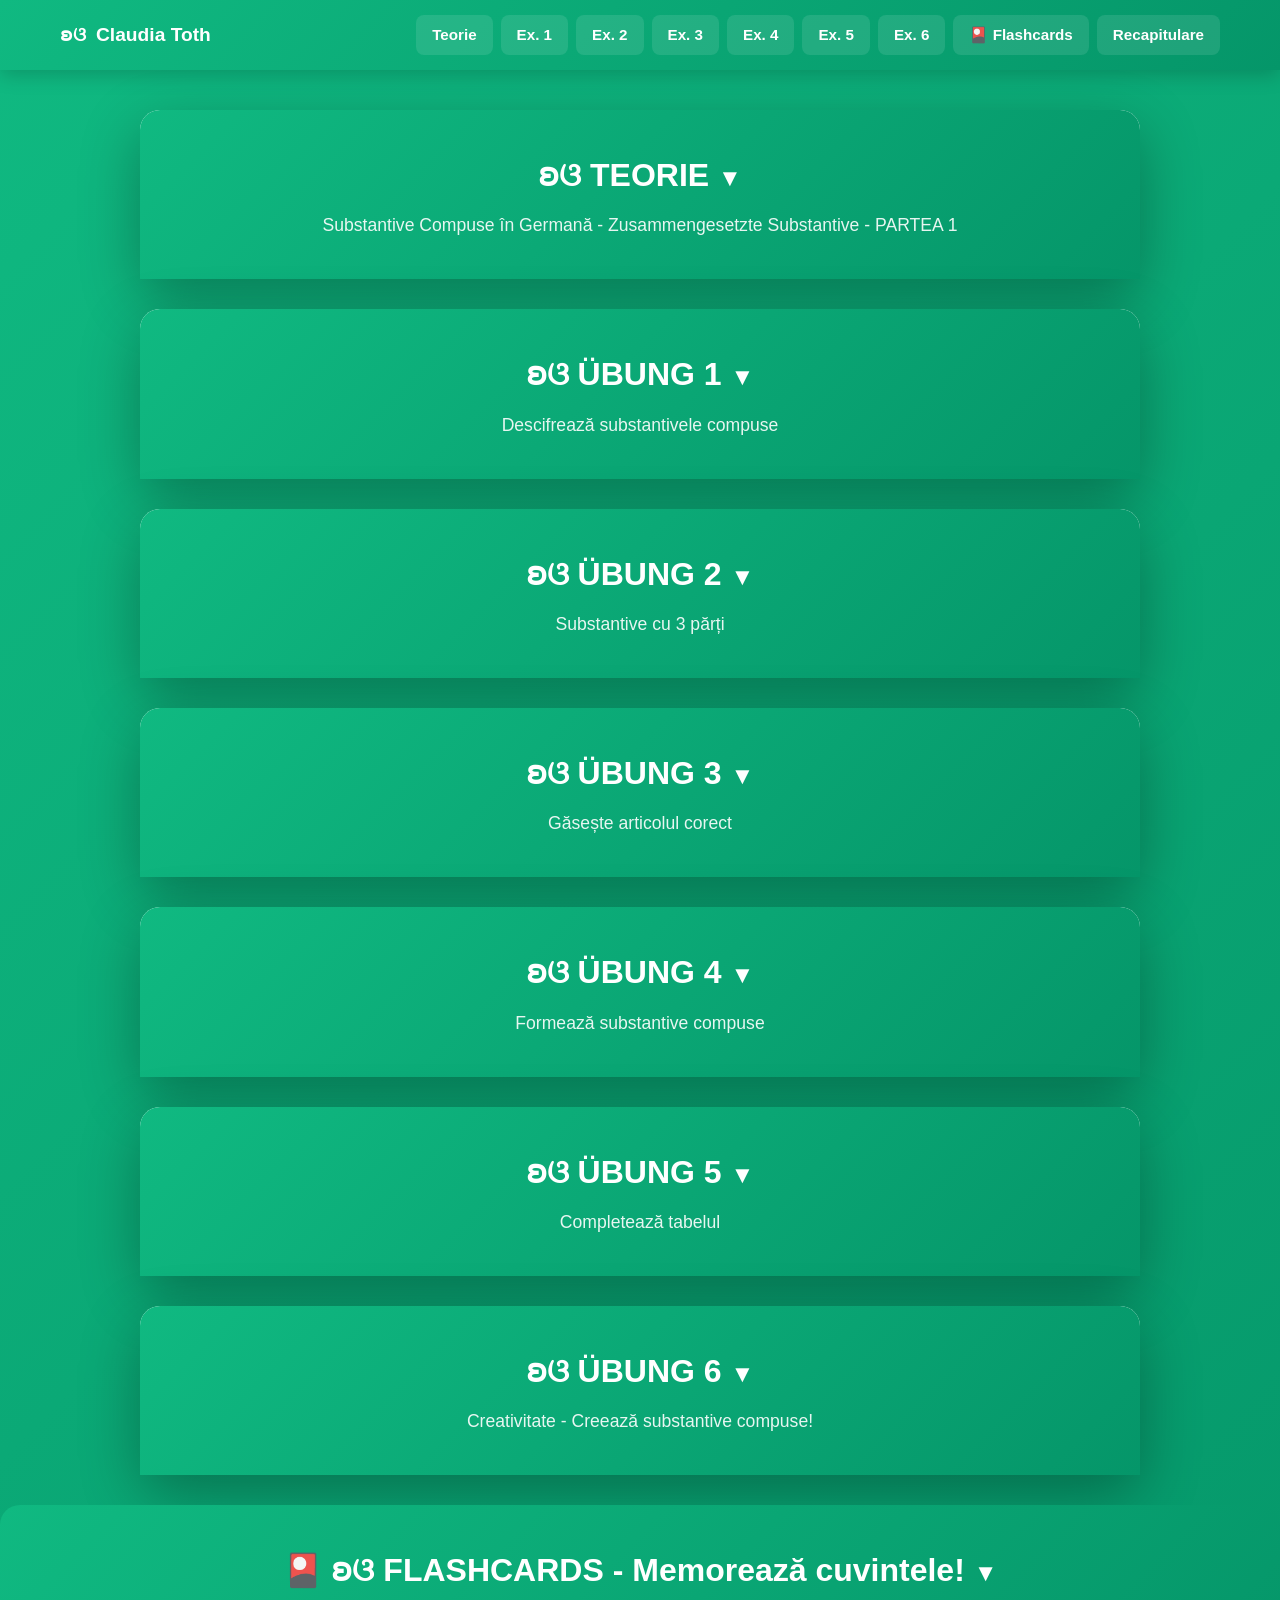
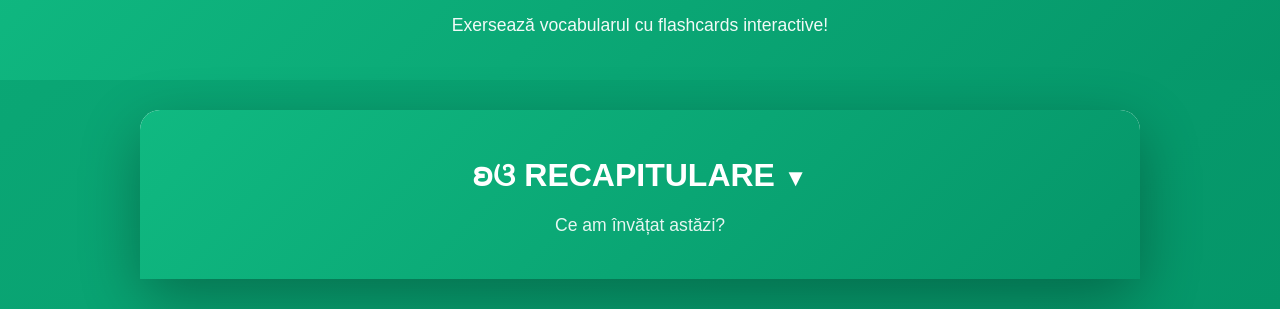
==== commit c0e0b8f3: "Rename index (2).html to index.html" ====
--- a/index.html
+++ b/index.html
@@ -591,7 +591,63 @@
                 font-size: 0.9rem;
             }
         }
-    </style>
+    
+/* FLASHCARDS STYLES */
+.flashcards-container { max-width: 100%; background: #f0fdf4; padding: 40px 20px; border-radius: 15px; }
+.fc-progress { text-align: center; margin-bottom: 25px; }
+.fc-progress-text { color: #065f46; font-weight: bold; font-size: 1.15rem; margin-bottom: 12px; }
+.fc-progress-bar { background: rgba(16, 185, 129, 0.2); height: 10px; border-radius: 10px; overflow: hidden; max-width: 500px; margin: 0 auto; }
+.fc-progress-fill { background: linear-gradient(90deg, #10b981 0%, #059669 100%); height: 100%; width: 0%; transition: width 0.4s ease; border-radius: 10px; }
+.fc-wrapper { perspective: 1200px; margin: 0 auto 30px; display: flex; justify-content: center; align-items: center; }
+.fc-card { position: relative; width: 100%; max-width: 520px; height: 480px; transform-style: preserve-3d; transition: transform 0.6s cubic-bezier(0.4, 0, 0.2, 1); cursor: pointer; }
+.fc-card.flipped { transform: rotateY(180deg); }
+.fc-face { position: absolute; width: 100%; height: 100%; backface-visibility: hidden; border-radius: 18px; box-shadow: 0 15px 40px rgba(0,0,0,0.25); display: flex; flex-direction: column; justify-content: center; align-items: center; padding: 35px; }
+.fc-front { background: linear-gradient(135deg, #ffffff 0%, #f9fafb 100%); }
+.fc-back { background: linear-gradient(135deg, #d1fae5 0%, #a7f3d0 100%); transform: rotateY(180deg); }
+.fc-butterfly { position: absolute; top: 18px; right: 18px; font-size: 1.6rem; opacity: 0.65; }
+.fc-image { width: 240px; height: 180px; object-fit: cover; border-radius: 14px; margin-bottom: 22px; box-shadow: 0 6px 20px rgba(0,0,0,0.18); }
+.fc-article { font-size: 1.9rem; font-weight: bold; margin-bottom: 12px; }
+.fc-article.der { color: #3b82f6; }
+.fc-article.die { color: #ef4444; }
+.fc-article.das { color: #10b981; }
+.fc-word { font-size: 2.3rem; font-weight: bold; margin-bottom: 22px; color: #1e293b; text-align: center; word-wrap: break-word; line-height: 1.2; }
+.fc-speak-btn { background: linear-gradient(135deg, #10b981 0%, #059669 100%); color: white; border: none; padding: 14px 32px; border-radius: 28px; font-size: 1.4rem; cursor: pointer; transition: all 0.3s ease; box-shadow: 0 6px 18px rgba(16, 185, 129, 0.35); }
+.fc-speak-btn:hover { transform: translateY(-3px); box-shadow: 0 8px 24px rgba(16, 185, 129, 0.45); }
+.fc-back-content { width: 100%; text-align: center; }
+.fc-breakdown-title { font-size: 1.55rem; margin-bottom: 18px; color: #065f46; font-weight: bold; }
+.fc-breakdown-parts { display: flex; justify-content: center; gap: 12px; flex-wrap: wrap; margin-bottom: 22px; align-items: center; }
+.fc-part { display: flex; align-items: center; gap: 8px; }
+.fc-part-word { font-size: 1.15rem; color: #374151; font-weight: 500; }
+.fc-part-article { font-size: 0.95rem; font-weight: bold; }
+.fc-part-article.der { color: #3b82f6; }
+.fc-part-article.die { color: #ef4444; }
+.fc-part-article.das { color: #10b981; }
+.fc-mini-speak { background: #10b981; color: white; border: none; padding: 6px 11px; border-radius: 13px; cursor: pointer; font-size: 0.9rem; transition: all 0.2s; }
+.fc-mini-speak:hover { background: #059669; transform: scale(1.12); }
+.fc-translation { font-size: 1.6rem; color: #1e293b; margin: 22px 0; font-weight: 600; }
+.fc-article-info { background: rgba(255,255,255,0.75); padding: 16px; border-radius: 12px; margin-top: 16px; }
+.fc-article-info p { font-size: 1.02rem; color: #374151; margin: 6px 0; line-height: 1.5; }
+.fc-controls { display: flex; justify-content: center; gap: 16px; flex-wrap: wrap; margin-bottom: 22px; }
+.fc-btn { padding: 13px 28px; border: none; border-radius: 11px; font-size: 1.05rem; font-weight: 600; cursor: pointer; transition: all 0.3s ease; }
+.fc-btn-nav { background: white; color: #10b981; min-width: 120px; border: 2px solid #10b981; }
+.fc-btn-nav:hover:not(:disabled) { background: #10b981; color: white; transform: translateY(-2px); box-shadow: 0 6px 18px rgba(16, 185, 129, 0.3); }
+.fc-btn-nav:disabled { opacity: 0.45; cursor: not-allowed; }
+.fc-btn-shuffle { background: linear-gradient(135deg, #f59e0b 0%, #d97706 100%); color: white; }
+.fc-btn-shuffle:hover { transform: translateY(-2px); box-shadow: 0 6px 18px rgba(245, 158, 11, 0.4); }
+.fc-hint { text-align: center; color: #065f46; font-size: 0.92rem; opacity: 0.82; line-height: 1.6; }
+.fc-shortcut { display: inline-block; background: rgba(16, 185, 129, 0.22); padding: 4px 9px; border-radius: 6px; font-size: 0.88rem; margin: 0 4px; font-weight: 600; }
+@media (max-width: 768px) {
+    .fc-card { height: 520px; max-width: 100%; }
+    .fc-word { font-size: 1.9rem; }
+    .fc-article { font-size: 1.6rem; }
+    .fc-breakdown-title { font-size: 1.3rem; }
+    .fc-translation { font-size: 1.4rem; }
+    .fc-image { width: 200px; height: 150px; }
+    .fc-btn { padding: 11px 22px; font-size: 0.98rem; }
+    .flashcards-container { padding: 25px 15px; }
+}
+
+</style>
 </head>
 <body>
     <!-- Navigation Menu -->
@@ -599,7 +655,7 @@
         <div class="nav-container">
             <div class="nav-logo">
                 <span>ʚଓ</span>
-                <span>Claudia Tóth</span>
+                <span>Claudia Toth</span>
             </div>
             <div class="nav-links">
                 <a href="#teorie" class="nav-link">Teorie</a>
@@ -609,6 +665,7 @@
                 <a href="#ex4" class="nav-link">Ex. 4</a>
                 <a href="#ex5" class="nav-link">Ex. 5</a>
                 <a href="#ex6" class="nav-link">Ex. 6</a>
+                <a href="#flashcards" class="nav-link">🎴 Flashcards</a>
                 <a href="#recapitulare" class="nav-link">Recapitulare</a>
             </div>
         </div>
@@ -969,7 +1026,75 @@
         </div>
     </div>
 
-    <!-- RECAPITULARE -->
+    
+    <!-- FLASHCARDS SECTION -->
+    <section id="flashcards" class="section-wrapper" style="scroll-margin-top: 100px;">
+        <div class="header" onclick="toggleSection('flashcards-content', 'arrow-flashcards')" style="cursor: pointer;">
+            <h1>🎴 ʚଓ FLASHCARDS - Memorează cuvintele! <span id="arrow-flashcards" style="font-size: 1.5rem; transition: transform 0.3s;">▼</span></h1>
+            <p style="margin-top: 15px; font-size: 1.1rem; opacity: 0.95;">Exersează vocabularul cu flashcards interactive!</p>
+        </div>
+        <div id="flashcards-content" class="content" style="display: none;">
+            
+            <div class="flashcards-container">
+                
+                <!-- Progress Bar -->
+                <div class="fc-progress">
+                    <div class="fc-progress-text" id="fc-progress-text">Card 1 / 20</div>
+                    <div class="fc-progress-bar">
+                        <div class="fc-progress-fill" id="fc-progress-fill"></div>
+                    </div>
+                </div>
+                
+                <!-- Flashcard -->
+                <div class="fc-wrapper">
+                    <div class="fc-card" id="fc-card" onclick="fcFlip()">
+                        <!-- Front -->
+                        <div class="fc-face fc-front">
+                            <div class="fc-butterfly">ʚଓ</div>
+                            <img id="fc-img" class="fc-image" src="" alt="">
+                            <div class="fc-article" id="fc-article"></div>
+                            <div class="fc-word" id="fc-word"></div>
+                            <button class="fc-speak-btn" onclick="event.stopPropagation(); fcSpeak()">🔊</button>
+                        </div>
+                        <!-- Back -->
+                        <div class="fc-face fc-back">
+                            <div class="fc-butterfly">ʚଓ</div>
+                            <div class="fc-back-content">
+                                <div class="fc-breakdown-title" id="fc-title"></div>
+                                <div class="fc-breakdown-parts" id="fc-parts"></div>
+                                <div class="fc-translation" id="fc-trans"></div>
+                                <div class="fc-article-info">
+                                    <p><strong>Articol compus:</strong> <span id="fc-final"></span></p>
+                                    <p style="font-size: 0.95rem; margin-top: 8px;">
+                                        💡 Articolul este determinat de <strong>ultima parte</strong> a cuvântului compus
+                                    </p>
+                                </div>
+                            </div>
+                        </div>
+                    </div>
+                </div>
+                
+                <!-- Controls -->
+                <div class="fc-controls">
+                    <button class="fc-btn fc-btn-nav" id="fc-prev" onclick="fcPrev()">← Anterior</button>
+                    <button class="fc-btn fc-btn-shuffle" onclick="fcShuffle()">🔀 Amestecă</button>
+                    <button class="fc-btn fc-btn-nav" id="fc-next" onclick="fcNext()">Următor →</button>
+                </div>
+                
+                <!-- Hint -->
+                <div class="fc-hint">
+                    💡 Click pe card pentru a întoarce | 
+                    <span class="fc-shortcut">SPAȚIU</span> flip | 
+                    <span class="fc-shortcut">←</span> <span class="fc-shortcut">→</span> navigare
+                </div>
+                
+            </div>
+            
+        </div>
+    </section>
+
+
+<!-- RECAPITULARE -->
     <div class="container" id="recapitulare">
         <div class="header" style="cursor: pointer;" onclick="toggleExercise('recapitulare')">
             <h1>ʚଓ RECAPITULARE <span id="arrow-header-recapitulare" style="font-size: 1.5rem; transition: transform 0.3s;">▼</span></h1>
@@ -1522,6 +1647,129 @@
         initEx4();
         initEx5();
         initEx6();
-    </script>
+    
+
+// FLASHCARDS JavaScript
+const fcData = [
+    { article: "das", word: "Haustor", part1: { article: "das", word: "Haus" }, part2: { article: "das", word: "Tor" }, translation: "poarta casei", gender: "neutru", image: "https://images.unsplash.com/photo-1565538810643-b5bdb714032a?w=400&h=300&fit=crop" },
+    { article: "die", word: "Fensterbank", part1: { article: "das", word: "Fenster" }, part2: { article: "die", word: "Bank" }, translation: "pervazul de fereastră", gender: "feminin", image: "https://images.unsplash.com/photo-1603794067602-9feaa4f70e0c?w=400&h=300&fit=crop" },
+    { article: "das", word: "Türschloss", part1: { article: "die", word: "Tür" }, part2: { article: "das", word: "Schloss" }, translation: "yala ușii", gender: "neutru", image: "https://images.unsplash.com/photo-1582139329536-e7284fece509?w=400&h=300&fit=crop" },
+    { article: "der", word: "Schreibtisch", part1: { word: "Schreiben" }, part2: { article: "der", word: "Tisch" }, translation: "biroul", gender: "masculin", image: "https://images.unsplash.com/photo-1518455027359-f3f8164ba6bd?w=400&h=300&fit=crop" },
+    { article: "der", word: "Bücherschrank", part1: { article: "das", word: "Buch", plural: "Bücher" }, part2: { article: "der", word: "Schrank" }, translation: "biblioteca", gender: "masculin", image: "https://images.unsplash.com/photo-1507842217343-583bb7270b66?w=400&h=300&fit=crop" },
+    { article: "der", word: "Kleiderschrank", part1: { article: "das", word: "Kleid", plural: "Kleider" }, part2: { article: "der", word: "Schrank" }, translation: "șifonierul", gender: "masculin", image: "https://images.unsplash.com/photo-1595428774223-ef52624120d2?w=400&h=300&fit=crop" },
+    { article: "der", word: "Nachttisch", part1: { article: "die", word: "Nacht" }, part2: { article: "der", word: "Tisch" }, translation: "noptiera", gender: "masculin", image: "https://images.unsplash.com/photo-1540574163026-643ea20ade25?w=400&h=300&fit=crop" },
+    { article: "das", word: "Esszimmer", part1: { word: "Essen" }, part2: { article: "das", word: "Zimmer" }, translation: "sufrageria", gender: "neutru", image: "https://images.unsplash.com/photo-1617806118233-18e1de247200?w=400&h=300&fit=crop" },
+    { article: "das", word: "Wohnzimmer", part1: { word: "Wohnen" }, part2: { article: "das", word: "Zimmer" }, translation: "livingul", gender: "neutru", image: "https://images.unsplash.com/photo-1493809842364-78817add7ffb?w=400&h=300&fit=crop" },
+    { article: "das", word: "Badezimmer", part1: { word: "Baden" }, part2: { article: "das", word: "Zimmer" }, translation: "baia", gender: "neutru", image: "https://images.unsplash.com/photo-1552321554-5fefe8c9ef14?w=400&h=300&fit=crop" },
+    { article: "der", word: "Sonnenaufgang", part1: { article: "die", word: "Sonne" }, part2: { article: "der", word: "Aufgang" }, translation: "răsăritul", gender: "masculin", image: "https://images.unsplash.com/photo-1495567720989-cebdbdd97913?w=400&h=300&fit=crop" },
+    { article: "der", word: "Sonnenuntergang", part1: { article: "die", word: "Sonne" }, part2: { article: "der", word: "Untergang" }, translation: "apusul", gender: "masculin", image: "https://images.unsplash.com/photo-1506905925346-21bda4d32df4?w=400&h=300&fit=crop" },
+    { article: "der", word: "Regenschirm", part1: { article: "der", word: "Regen" }, part2: { article: "der", word: "Schirm" }, translation: "umbrela", gender: "masculin", image: "https://images.unsplash.com/photo-1558618666-fcd25c85cd64?w=400&h=300&fit=crop" },
+    { article: "der", word: "Schneefall", part1: { article: "der", word: "Schnee" }, part2: { article: "der", word: "Fall" }, translation: "ninsoarea", gender: "masculin", image: "https://images.unsplash.com/photo-1478719059408-592965723cbc?w=400&h=300&fit=crop" },
+    { article: "die", word: "Wasserflasche", part1: { article: "das", word: "Wasser" }, part2: { article: "die", word: "Flasche" }, translation: "sticla de apă", gender: "feminin", image: "https://images.unsplash.com/photo-1523362628745-0c100150b504?w=400&h=300&fit=crop" },
+    { article: "das", word: "Baumhaus", part1: { article: "der", word: "Baum" }, part2: { article: "das", word: "Haus" }, translation: "căsuța din copac", gender: "neutru", image: "https://images.unsplash.com/photo-1618172193622-ae2d025f4032?w=400&h=300&fit=crop" },
+    { article: "der", word: "Blumentopf", part1: { article: "die", word: "Blume" }, part2: { article: "der", word: "Topf" }, translation: "ghiveciul", gender: "masculin", image: "https://images.unsplash.com/photo-1485955900006-10f4d324d411?w=400&h=300&fit=crop" },
+    { article: "das", word: "Gartentor", part1: { article: "der", word: "Garten" }, part2: { article: "das", word: "Tor" }, translation: "poarta grădinii", gender: "neutru", image: "https://images.unsplash.com/photo-1585320806297-9794b3e4eeae?w=400&h=300&fit=crop" },
+    { article: "die", word: "Handtasche", part1: { article: "die", word: "Hand" }, part2: { article: "die", word: "Tasche" }, translation: "poșeta", gender: "feminin", image: "https://images.unsplash.com/photo-1548036328-c9fa89d128fa?w=400&h=300&fit=crop" },
+    { article: "der", word: "Blumenlehrer", part1: { article: "die", word: "Blume" }, part2: { article: "der", word: "Lehrer" }, translation: "profesorul de floricultură", gender: "masculin", image: "https://images.unsplash.com/photo-1544776193-352d25ca82cd?w=400&h=300&fit=crop" }
+];
+
+let fcIdx = 0, fcFlipped = false, fcOrder = [...Array(fcData.length).keys()];
+
+function fcInit() { fcUpdate(); }
+
+function fcUpdate() {
+    const c = fcData[fcOrder[fcIdx]];
+    const card = document.getElementById('fc-card');
+    if (fcFlipped) { card.classList.remove('flipped'); fcFlipped = false; }
+    
+    document.getElementById('fc-img').src = c.image;
+    document.getElementById('fc-img').alt = c.word;
+    document.getElementById('fc-article').textContent = c.article;
+    document.getElementById('fc-article').className = 'fc-article ' + c.article;
+    document.getElementById('fc-word').textContent = c.word;
+    document.getElementById('fc-title').textContent = c.article + ' ' + c.word;
+    
+    const parts = document.getElementById('fc-parts');
+    parts.innerHTML = '';
+    
+    const p1 = document.createElement('div');
+    p1.className = 'fc-part';
+    if (c.part1.article) {
+        const a1 = document.createElement('span');
+        a1.className = 'fc-part-article ' + c.part1.article;
+        a1.textContent = c.part1.article;
+        p1.appendChild(a1);
+    }
+    const w1 = document.createElement('span');
+    w1.className = 'fc-part-word';
+    w1.textContent = c.part1.plural || c.part1.word;
+    p1.appendChild(w1);
+    const s1 = document.createElement('button');
+    s1.className = 'fc-mini-speak';
+    s1.textContent = '🔊';
+    s1.onclick = (e) => { e.stopPropagation(); fcSpeakPart(c.part1.word); };
+    p1.appendChild(s1);
+    
+    const plus = document.createElement('span');
+    plus.style.fontSize = '1.3rem';
+    plus.style.color = '#6b7280';
+    plus.textContent = '+';
+    
+    const p2 = document.createElement('div');
+    p2.className = 'fc-part';
+    if (c.part2.article) {
+        const a2 = document.createElement('span');
+        a2.className = 'fc-part-article ' + c.part2.article;
+        a2.textContent = c.part2.article;
+        p2.appendChild(a2);
+    }
+    const w2 = document.createElement('span');
+    w2.className = 'fc-part-word';
+    w2.textContent = c.part2.word;
+    p2.appendChild(w2);
+    const s2 = document.createElement('button');
+    s2.className = 'fc-mini-speak';
+    s2.textContent = '🔊';
+    s2.onclick = (e) => { e.stopPropagation(); fcSpeakPart(c.part2.word); };
+    p2.appendChild(s2);
+    
+    parts.appendChild(p1);
+    parts.appendChild(plus);
+    parts.appendChild(p2);
+    
+    document.getElementById('fc-trans').textContent = '= ' + c.translation;
+    document.getElementById('fc-final').innerHTML = '<span class="' + c.article + '" style="font-weight: bold;">' + c.article + ' (' + c.gender + ')</span>';
+    
+    document.getElementById('fc-progress-text').textContent = 'Card ' + (fcIdx + 1) + ' / ' + fcData.length;
+    document.getElementById('fc-progress-fill').style.width = ((fcIdx + 1) / fcData.length * 100) + '%';
+    
+    document.getElementById('fc-prev').disabled = fcIdx === 0;
+    document.getElementById('fc-next').disabled = fcIdx === fcData.length - 1;
+}
+
+function fcFlip() { document.getElementById('fc-card').classList.toggle('flipped'); fcFlipped = !fcFlipped; }
+function fcNext() { if (fcIdx < fcData.length - 1) { fcIdx++; fcUpdate(); } }
+function fcPrev() { if (fcIdx > 0) { fcIdx--; fcUpdate(); } }
+function fcShuffle() { for (let i = fcOrder.length - 1; i > 0; i--) { const j = Math.floor(Math.random() * (i + 1)); [fcOrder[i], fcOrder[j]] = [fcOrder[j], fcOrder[i]]; } fcIdx = 0; fcUpdate(); }
+function fcSpeak() { const c = fcData[fcOrder[fcIdx]]; fcSpeakPart(c.article + ' ' + c.word); }
+function fcSpeakPart(text) { if ('speechSynthesis' in window) { speechSynthesis.cancel(); const u = new SpeechSynthesisUtterance(text); u.lang = 'de-DE'; u.rate = 0.85; const voices = speechSynthesis.getVoices(); const gv = voices.find(v => v.lang.startsWith('de')); if (gv) u.voice = gv; speechSynthesis.speak(u); } }
+
+// Init when flashcards section opens
+const fcContent = document.getElementById('flashcards-content');
+if (fcContent) {
+    const obs = new MutationObserver((muts) => { muts.forEach((mut) => { if (mut.type === 'attributes' && mut.attributeName === 'style' && fcContent.style.display !== 'none') fcInit(); }); });
+    obs.observe(fcContent, { attributes: true });
+}
+
+// Keyboard support
+document.addEventListener('keydown', (e) => {
+    const open = document.getElementById('flashcards-content')?.style.display !== 'none';
+    if (!open) return;
+    if (e.code === 'Space') { e.preventDefault(); fcFlip(); }
+    else if (e.code === 'ArrowLeft') { e.preventDefault(); fcPrev(); }
+    else if (e.code === 'ArrowRight') { e.preventDefault(); fcNext(); }
+});
+
+</script>
 </body>
 </html>
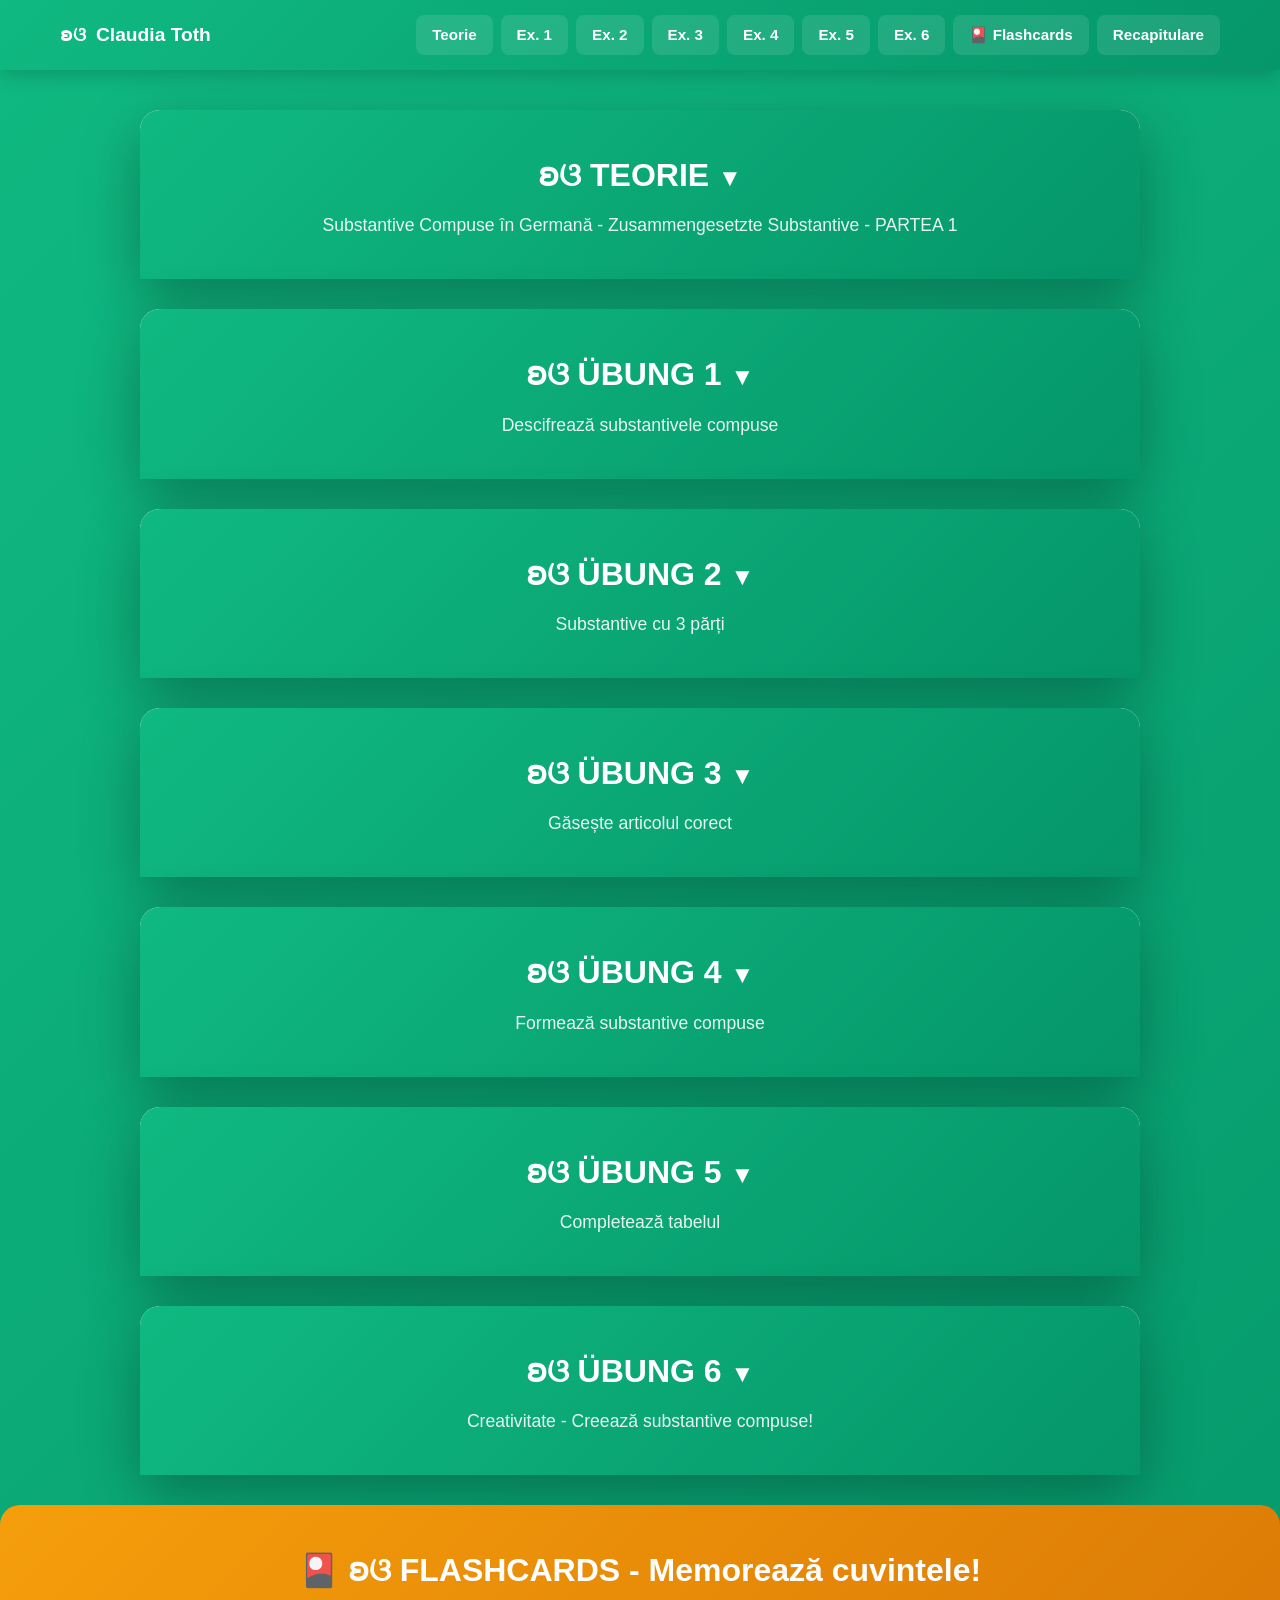
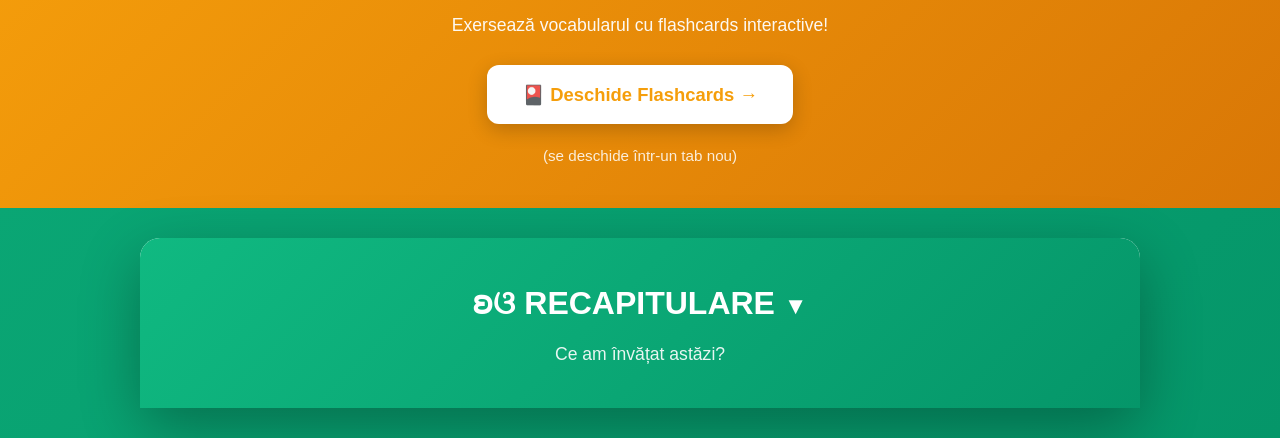
==== commit 642b4014: "Rename index (3).html to index.html" ====
--- a/index.html
+++ b/index.html
@@ -3,6 +3,7 @@
 <head>
     <meta charset="UTF-8">
     <meta name="viewport" content="width=device-width, initial-scale=1.0">
+    <meta name="robots" content="noindex, nofollow">
     <title>Substantive Compuse în Germană - Workshop Complet</title>
     <style>
         * {
@@ -591,63 +592,7 @@
                 font-size: 0.9rem;
             }
         }
-    
-/* FLASHCARDS STYLES */
-.flashcards-container { max-width: 100%; background: #f0fdf4; padding: 40px 20px; border-radius: 15px; }
-.fc-progress { text-align: center; margin-bottom: 25px; }
-.fc-progress-text { color: #065f46; font-weight: bold; font-size: 1.15rem; margin-bottom: 12px; }
-.fc-progress-bar { background: rgba(16, 185, 129, 0.2); height: 10px; border-radius: 10px; overflow: hidden; max-width: 500px; margin: 0 auto; }
-.fc-progress-fill { background: linear-gradient(90deg, #10b981 0%, #059669 100%); height: 100%; width: 0%; transition: width 0.4s ease; border-radius: 10px; }
-.fc-wrapper { perspective: 1200px; margin: 0 auto 30px; display: flex; justify-content: center; align-items: center; }
-.fc-card { position: relative; width: 100%; max-width: 520px; height: 480px; transform-style: preserve-3d; transition: transform 0.6s cubic-bezier(0.4, 0, 0.2, 1); cursor: pointer; }
-.fc-card.flipped { transform: rotateY(180deg); }
-.fc-face { position: absolute; width: 100%; height: 100%; backface-visibility: hidden; border-radius: 18px; box-shadow: 0 15px 40px rgba(0,0,0,0.25); display: flex; flex-direction: column; justify-content: center; align-items: center; padding: 35px; }
-.fc-front { background: linear-gradient(135deg, #ffffff 0%, #f9fafb 100%); }
-.fc-back { background: linear-gradient(135deg, #d1fae5 0%, #a7f3d0 100%); transform: rotateY(180deg); }
-.fc-butterfly { position: absolute; top: 18px; right: 18px; font-size: 1.6rem; opacity: 0.65; }
-.fc-image { width: 240px; height: 180px; object-fit: cover; border-radius: 14px; margin-bottom: 22px; box-shadow: 0 6px 20px rgba(0,0,0,0.18); }
-.fc-article { font-size: 1.9rem; font-weight: bold; margin-bottom: 12px; }
-.fc-article.der { color: #3b82f6; }
-.fc-article.die { color: #ef4444; }
-.fc-article.das { color: #10b981; }
-.fc-word { font-size: 2.3rem; font-weight: bold; margin-bottom: 22px; color: #1e293b; text-align: center; word-wrap: break-word; line-height: 1.2; }
-.fc-speak-btn { background: linear-gradient(135deg, #10b981 0%, #059669 100%); color: white; border: none; padding: 14px 32px; border-radius: 28px; font-size: 1.4rem; cursor: pointer; transition: all 0.3s ease; box-shadow: 0 6px 18px rgba(16, 185, 129, 0.35); }
-.fc-speak-btn:hover { transform: translateY(-3px); box-shadow: 0 8px 24px rgba(16, 185, 129, 0.45); }
-.fc-back-content { width: 100%; text-align: center; }
-.fc-breakdown-title { font-size: 1.55rem; margin-bottom: 18px; color: #065f46; font-weight: bold; }
-.fc-breakdown-parts { display: flex; justify-content: center; gap: 12px; flex-wrap: wrap; margin-bottom: 22px; align-items: center; }
-.fc-part { display: flex; align-items: center; gap: 8px; }
-.fc-part-word { font-size: 1.15rem; color: #374151; font-weight: 500; }
-.fc-part-article { font-size: 0.95rem; font-weight: bold; }
-.fc-part-article.der { color: #3b82f6; }
-.fc-part-article.die { color: #ef4444; }
-.fc-part-article.das { color: #10b981; }
-.fc-mini-speak { background: #10b981; color: white; border: none; padding: 6px 11px; border-radius: 13px; cursor: pointer; font-size: 0.9rem; transition: all 0.2s; }
-.fc-mini-speak:hover { background: #059669; transform: scale(1.12); }
-.fc-translation { font-size: 1.6rem; color: #1e293b; margin: 22px 0; font-weight: 600; }
-.fc-article-info { background: rgba(255,255,255,0.75); padding: 16px; border-radius: 12px; margin-top: 16px; }
-.fc-article-info p { font-size: 1.02rem; color: #374151; margin: 6px 0; line-height: 1.5; }
-.fc-controls { display: flex; justify-content: center; gap: 16px; flex-wrap: wrap; margin-bottom: 22px; }
-.fc-btn { padding: 13px 28px; border: none; border-radius: 11px; font-size: 1.05rem; font-weight: 600; cursor: pointer; transition: all 0.3s ease; }
-.fc-btn-nav { background: white; color: #10b981; min-width: 120px; border: 2px solid #10b981; }
-.fc-btn-nav:hover:not(:disabled) { background: #10b981; color: white; transform: translateY(-2px); box-shadow: 0 6px 18px rgba(16, 185, 129, 0.3); }
-.fc-btn-nav:disabled { opacity: 0.45; cursor: not-allowed; }
-.fc-btn-shuffle { background: linear-gradient(135deg, #f59e0b 0%, #d97706 100%); color: white; }
-.fc-btn-shuffle:hover { transform: translateY(-2px); box-shadow: 0 6px 18px rgba(245, 158, 11, 0.4); }
-.fc-hint { text-align: center; color: #065f46; font-size: 0.92rem; opacity: 0.82; line-height: 1.6; }
-.fc-shortcut { display: inline-block; background: rgba(16, 185, 129, 0.22); padding: 4px 9px; border-radius: 6px; font-size: 0.88rem; margin: 0 4px; font-weight: 600; }
-@media (max-width: 768px) {
-    .fc-card { height: 520px; max-width: 100%; }
-    .fc-word { font-size: 1.9rem; }
-    .fc-article { font-size: 1.6rem; }
-    .fc-breakdown-title { font-size: 1.3rem; }
-    .fc-translation { font-size: 1.4rem; }
-    .fc-image { width: 200px; height: 150px; }
-    .fc-btn { padding: 11px 22px; font-size: 0.98rem; }
-    .flashcards-container { padding: 25px 15px; }
-}
-
-</style>
+    </style>
 </head>
 <body>
     <!-- Navigation Menu -->
@@ -665,7 +610,7 @@
                 <a href="#ex4" class="nav-link">Ex. 4</a>
                 <a href="#ex5" class="nav-link">Ex. 5</a>
                 <a href="#ex6" class="nav-link">Ex. 6</a>
-                <a href="#flashcards" class="nav-link">🎴 Flashcards</a>
+                <a href="flashcards.html" target="_blank" class="nav-link">🎴 Flashcards</a>
                 <a href="#recapitulare" class="nav-link">Recapitulare</a>
             </div>
         </div>
@@ -1027,72 +972,34 @@
     </div>
 
     
-    <!-- FLASHCARDS SECTION -->
-    <section id="flashcards" class="section-wrapper" style="scroll-margin-top: 100px;">
-        <div class="header" onclick="toggleSection('flashcards-content', 'arrow-flashcards')" style="cursor: pointer;">
-            <h1>🎴 ʚଓ FLASHCARDS - Memorează cuvintele! <span id="arrow-flashcards" style="font-size: 1.5rem; transition: transform 0.3s;">▼</span></h1>
-            <p style="margin-top: 15px; font-size: 1.1rem; opacity: 0.95;">Exersează vocabularul cu flashcards interactive!</p>
-        </div>
-        <div id="flashcards-content" class="content" style="display: none;">
-            
-            <div class="flashcards-container">
-                
-                <!-- Progress Bar -->
-                <div class="fc-progress">
-                    <div class="fc-progress-text" id="fc-progress-text">Card 1 / 20</div>
-                    <div class="fc-progress-bar">
-                        <div class="fc-progress-fill" id="fc-progress-fill"></div>
-                    </div>
-                </div>
-                
-                <!-- Flashcard -->
-                <div class="fc-wrapper">
-                    <div class="fc-card" id="fc-card" onclick="fcFlip()">
-                        <!-- Front -->
-                        <div class="fc-face fc-front">
-                            <div class="fc-butterfly">ʚଓ</div>
-                            <img id="fc-img" class="fc-image" src="" alt="">
-                            <div class="fc-article" id="fc-article"></div>
-                            <div class="fc-word" id="fc-word"></div>
-                            <button class="fc-speak-btn" onclick="event.stopPropagation(); fcSpeak()">🔊</button>
-                        </div>
-                        <!-- Back -->
-                        <div class="fc-face fc-back">
-                            <div class="fc-butterfly">ʚଓ</div>
-                            <div class="fc-back-content">
-                                <div class="fc-breakdown-title" id="fc-title"></div>
-                                <div class="fc-breakdown-parts" id="fc-parts"></div>
-                                <div class="fc-translation" id="fc-trans"></div>
-                                <div class="fc-article-info">
-                                    <p><strong>Articol compus:</strong> <span id="fc-final"></span></p>
-                                    <p style="font-size: 0.95rem; margin-top: 8px;">
-                                        💡 Articolul este determinat de <strong>ultima parte</strong> a cuvântului compus
-                                    </p>
-                                </div>
-                            </div>
-                        </div>
-                    </div>
-                </div>
-                
-                <!-- Controls -->
-                <div class="fc-controls">
-                    <button class="fc-btn fc-btn-nav" id="fc-prev" onclick="fcPrev()">← Anterior</button>
-                    <button class="fc-btn fc-btn-shuffle" onclick="fcShuffle()">🔀 Amestecă</button>
-                    <button class="fc-btn fc-btn-nav" id="fc-next" onclick="fcNext()">Următor →</button>
-                </div>
-                
-                <!-- Hint -->
-                <div class="fc-hint">
-                    💡 Click pe card pentru a întoarce | 
-                    <span class="fc-shortcut">SPAȚIU</span> flip | 
-                    <span class="fc-shortcut">←</span> <span class="fc-shortcut">→</span> navigare
-                </div>
-                
-            </div>
-            
+    <!-- FLASHCARDS BUTTON -->
+    <section id="flashcards-link" class="section-wrapper" style="scroll-margin-top: 100px;">
+        <div class="header" style="background: linear-gradient(135deg, #f59e0b 0%, #d97706 100%); cursor: default;">
+            <h1>🎴 ʚଓ FLASHCARDS - Memorează cuvintele!</h1>
+            <p style="margin-top: 15px; font-size: 1.1rem; opacity: 0.95;">
+                Exersează vocabularul cu flashcards interactive!
+            </p>
+            <a href="flashcards.html" target="_blank" style="
+                display: inline-block;
+                background: white;
+                color: #f59e0b;
+                padding: 15px 35px;
+                border-radius: 12px;
+                text-decoration: none;
+                font-weight: bold;
+                font-size: 1.15rem;
+                margin-top: 25px;
+                transition: all 0.3s;
+                box-shadow: 0 6px 20px rgba(0,0,0,0.2);
+            " onmouseover="this.style.transform='translateY(-3px)'; this.style.boxShadow='0 9px 28px rgba(0,0,0,0.3)';" 
+               onmouseout="this.style.transform='translateY(0)'; this.style.boxShadow='0 6px 20px rgba(0,0,0,0.2)';">
+                🎴 Deschide Flashcards →
+            </a>
+            <p style="margin-top: 20px; font-size: 0.95rem; opacity: 0.85;">
+                (se deschide într-un tab nou)
+            </p>
         </div>
     </section>
-
 
 <!-- RECAPITULARE -->
     <div class="container" id="recapitulare">
@@ -1647,129 +1554,6 @@
         initEx4();
         initEx5();
         initEx6();
-    
-
-// FLASHCARDS JavaScript
-const fcData = [
-    { article: "das", word: "Haustor", part1: { article: "das", word: "Haus" }, part2: { article: "das", word: "Tor" }, translation: "poarta casei", gender: "neutru", image: "https://images.unsplash.com/photo-1565538810643-b5bdb714032a?w=400&h=300&fit=crop" },
-    { article: "die", word: "Fensterbank", part1: { article: "das", word: "Fenster" }, part2: { article: "die", word: "Bank" }, translation: "pervazul de fereastră", gender: "feminin", image: "https://images.unsplash.com/photo-1603794067602-9feaa4f70e0c?w=400&h=300&fit=crop" },
-    { article: "das", word: "Türschloss", part1: { article: "die", word: "Tür" }, part2: { article: "das", word: "Schloss" }, translation: "yala ușii", gender: "neutru", image: "https://images.unsplash.com/photo-1582139329536-e7284fece509?w=400&h=300&fit=crop" },
-    { article: "der", word: "Schreibtisch", part1: { word: "Schreiben" }, part2: { article: "der", word: "Tisch" }, translation: "biroul", gender: "masculin", image: "https://images.unsplash.com/photo-1518455027359-f3f8164ba6bd?w=400&h=300&fit=crop" },
-    { article: "der", word: "Bücherschrank", part1: { article: "das", word: "Buch", plural: "Bücher" }, part2: { article: "der", word: "Schrank" }, translation: "biblioteca", gender: "masculin", image: "https://images.unsplash.com/photo-1507842217343-583bb7270b66?w=400&h=300&fit=crop" },
-    { article: "der", word: "Kleiderschrank", part1: { article: "das", word: "Kleid", plural: "Kleider" }, part2: { article: "der", word: "Schrank" }, translation: "șifonierul", gender: "masculin", image: "https://images.unsplash.com/photo-1595428774223-ef52624120d2?w=400&h=300&fit=crop" },
-    { article: "der", word: "Nachttisch", part1: { article: "die", word: "Nacht" }, part2: { article: "der", word: "Tisch" }, translation: "noptiera", gender: "masculin", image: "https://images.unsplash.com/photo-1540574163026-643ea20ade25?w=400&h=300&fit=crop" },
-    { article: "das", word: "Esszimmer", part1: { word: "Essen" }, part2: { article: "das", word: "Zimmer" }, translation: "sufrageria", gender: "neutru", image: "https://images.unsplash.com/photo-1617806118233-18e1de247200?w=400&h=300&fit=crop" },
-    { article: "das", word: "Wohnzimmer", part1: { word: "Wohnen" }, part2: { article: "das", word: "Zimmer" }, translation: "livingul", gender: "neutru", image: "https://images.unsplash.com/photo-1493809842364-78817add7ffb?w=400&h=300&fit=crop" },
-    { article: "das", word: "Badezimmer", part1: { word: "Baden" }, part2: { article: "das", word: "Zimmer" }, translation: "baia", gender: "neutru", image: "https://images.unsplash.com/photo-1552321554-5fefe8c9ef14?w=400&h=300&fit=crop" },
-    { article: "der", word: "Sonnenaufgang", part1: { article: "die", word: "Sonne" }, part2: { article: "der", word: "Aufgang" }, translation: "răsăritul", gender: "masculin", image: "https://images.unsplash.com/photo-1495567720989-cebdbdd97913?w=400&h=300&fit=crop" },
-    { article: "der", word: "Sonnenuntergang", part1: { article: "die", word: "Sonne" }, part2: { article: "der", word: "Untergang" }, translation: "apusul", gender: "masculin", image: "https://images.unsplash.com/photo-1506905925346-21bda4d32df4?w=400&h=300&fit=crop" },
-    { article: "der", word: "Regenschirm", part1: { article: "der", word: "Regen" }, part2: { article: "der", word: "Schirm" }, translation: "umbrela", gender: "masculin", image: "https://images.unsplash.com/photo-1558618666-fcd25c85cd64?w=400&h=300&fit=crop" },
-    { article: "der", word: "Schneefall", part1: { article: "der", word: "Schnee" }, part2: { article: "der", word: "Fall" }, translation: "ninsoarea", gender: "masculin", image: "https://images.unsplash.com/photo-1478719059408-592965723cbc?w=400&h=300&fit=crop" },
-    { article: "die", word: "Wasserflasche", part1: { article: "das", word: "Wasser" }, part2: { article: "die", word: "Flasche" }, translation: "sticla de apă", gender: "feminin", image: "https://images.unsplash.com/photo-1523362628745-0c100150b504?w=400&h=300&fit=crop" },
-    { article: "das", word: "Baumhaus", part1: { article: "der", word: "Baum" }, part2: { article: "das", word: "Haus" }, translation: "căsuța din copac", gender: "neutru", image: "https://images.unsplash.com/photo-1618172193622-ae2d025f4032?w=400&h=300&fit=crop" },
-    { article: "der", word: "Blumentopf", part1: { article: "die", word: "Blume" }, part2: { article: "der", word: "Topf" }, translation: "ghiveciul", gender: "masculin", image: "https://images.unsplash.com/photo-1485955900006-10f4d324d411?w=400&h=300&fit=crop" },
-    { article: "das", word: "Gartentor", part1: { article: "der", word: "Garten" }, part2: { article: "das", word: "Tor" }, translation: "poarta grădinii", gender: "neutru", image: "https://images.unsplash.com/photo-1585320806297-9794b3e4eeae?w=400&h=300&fit=crop" },
-    { article: "die", word: "Handtasche", part1: { article: "die", word: "Hand" }, part2: { article: "die", word: "Tasche" }, translation: "poșeta", gender: "feminin", image: "https://images.unsplash.com/photo-1548036328-c9fa89d128fa?w=400&h=300&fit=crop" },
-    { article: "der", word: "Blumenlehrer", part1: { article: "die", word: "Blume" }, part2: { article: "der", word: "Lehrer" }, translation: "profesorul de floricultură", gender: "masculin", image: "https://images.unsplash.com/photo-1544776193-352d25ca82cd?w=400&h=300&fit=crop" }
-];
-
-let fcIdx = 0, fcFlipped = false, fcOrder = [...Array(fcData.length).keys()];
-
-function fcInit() { fcUpdate(); }
-
-function fcUpdate() {
-    const c = fcData[fcOrder[fcIdx]];
-    const card = document.getElementById('fc-card');
-    if (fcFlipped) { card.classList.remove('flipped'); fcFlipped = false; }
-    
-    document.getElementById('fc-img').src = c.image;
-    document.getElementById('fc-img').alt = c.word;
-    document.getElementById('fc-article').textContent = c.article;
-    document.getElementById('fc-article').className = 'fc-article ' + c.article;
-    document.getElementById('fc-word').textContent = c.word;
-    document.getElementById('fc-title').textContent = c.article + ' ' + c.word;
-    
-    const parts = document.getElementById('fc-parts');
-    parts.innerHTML = '';
-    
-    const p1 = document.createElement('div');
-    p1.className = 'fc-part';
-    if (c.part1.article) {
-        const a1 = document.createElement('span');
-        a1.className = 'fc-part-article ' + c.part1.article;
-        a1.textContent = c.part1.article;
-        p1.appendChild(a1);
-    }
-    const w1 = document.createElement('span');
-    w1.className = 'fc-part-word';
-    w1.textContent = c.part1.plural || c.part1.word;
-    p1.appendChild(w1);
-    const s1 = document.createElement('button');
-    s1.className = 'fc-mini-speak';
-    s1.textContent = '🔊';
-    s1.onclick = (e) => { e.stopPropagation(); fcSpeakPart(c.part1.word); };
-    p1.appendChild(s1);
-    
-    const plus = document.createElement('span');
-    plus.style.fontSize = '1.3rem';
-    plus.style.color = '#6b7280';
-    plus.textContent = '+';
-    
-    const p2 = document.createElement('div');
-    p2.className = 'fc-part';
-    if (c.part2.article) {
-        const a2 = document.createElement('span');
-        a2.className = 'fc-part-article ' + c.part2.article;
-        a2.textContent = c.part2.article;
-        p2.appendChild(a2);
-    }
-    const w2 = document.createElement('span');
-    w2.className = 'fc-part-word';
-    w2.textContent = c.part2.word;
-    p2.appendChild(w2);
-    const s2 = document.createElement('button');
-    s2.className = 'fc-mini-speak';
-    s2.textContent = '🔊';
-    s2.onclick = (e) => { e.stopPropagation(); fcSpeakPart(c.part2.word); };
-    p2.appendChild(s2);
-    
-    parts.appendChild(p1);
-    parts.appendChild(plus);
-    parts.appendChild(p2);
-    
-    document.getElementById('fc-trans').textContent = '= ' + c.translation;
-    document.getElementById('fc-final').innerHTML = '<span class="' + c.article + '" style="font-weight: bold;">' + c.article + ' (' + c.gender + ')</span>';
-    
-    document.getElementById('fc-progress-text').textContent = 'Card ' + (fcIdx + 1) + ' / ' + fcData.length;
-    document.getElementById('fc-progress-fill').style.width = ((fcIdx + 1) / fcData.length * 100) + '%';
-    
-    document.getElementById('fc-prev').disabled = fcIdx === 0;
-    document.getElementById('fc-next').disabled = fcIdx === fcData.length - 1;
-}
-
-function fcFlip() { document.getElementById('fc-card').classList.toggle('flipped'); fcFlipped = !fcFlipped; }
-function fcNext() { if (fcIdx < fcData.length - 1) { fcIdx++; fcUpdate(); } }
-function fcPrev() { if (fcIdx > 0) { fcIdx--; fcUpdate(); } }
-function fcShuffle() { for (let i = fcOrder.length - 1; i > 0; i--) { const j = Math.floor(Math.random() * (i + 1)); [fcOrder[i], fcOrder[j]] = [fcOrder[j], fcOrder[i]]; } fcIdx = 0; fcUpdate(); }
-function fcSpeak() { const c = fcData[fcOrder[fcIdx]]; fcSpeakPart(c.article + ' ' + c.word); }
-function fcSpeakPart(text) { if ('speechSynthesis' in window) { speechSynthesis.cancel(); const u = new SpeechSynthesisUtterance(text); u.lang = 'de-DE'; u.rate = 0.85; const voices = speechSynthesis.getVoices(); const gv = voices.find(v => v.lang.startsWith('de')); if (gv) u.voice = gv; speechSynthesis.speak(u); } }
-
-// Init when flashcards section opens
-const fcContent = document.getElementById('flashcards-content');
-if (fcContent) {
-    const obs = new MutationObserver((muts) => { muts.forEach((mut) => { if (mut.type === 'attributes' && mut.attributeName === 'style' && fcContent.style.display !== 'none') fcInit(); }); });
-    obs.observe(fcContent, { attributes: true });
-}
-
-// Keyboard support
-document.addEventListener('keydown', (e) => {
-    const open = document.getElementById('flashcards-content')?.style.display !== 'none';
-    if (!open) return;
-    if (e.code === 'Space') { e.preventDefault(); fcFlip(); }
-    else if (e.code === 'ArrowLeft') { e.preventDefault(); fcPrev(); }
-    else if (e.code === 'ArrowRight') { e.preventDefault(); fcNext(); }
-});
-
-</script>
+    </script>
 </body>
 </html>
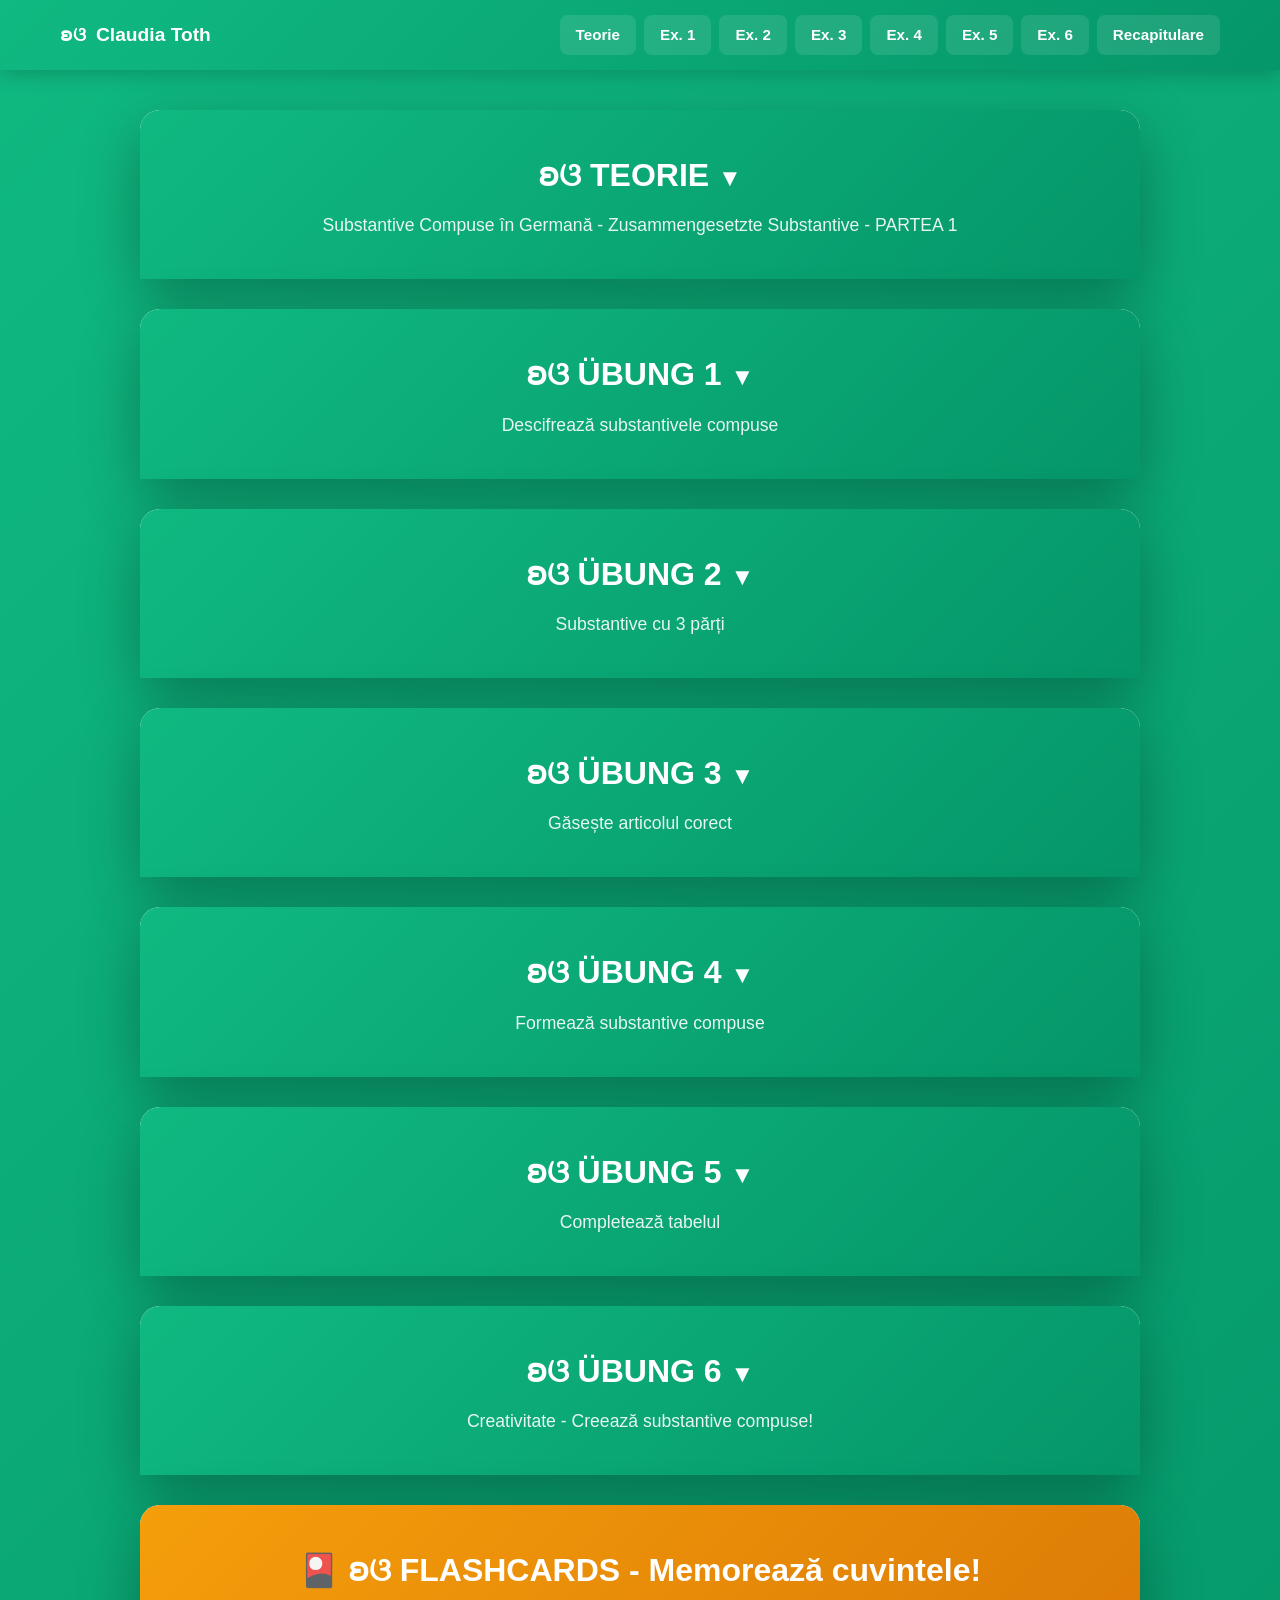
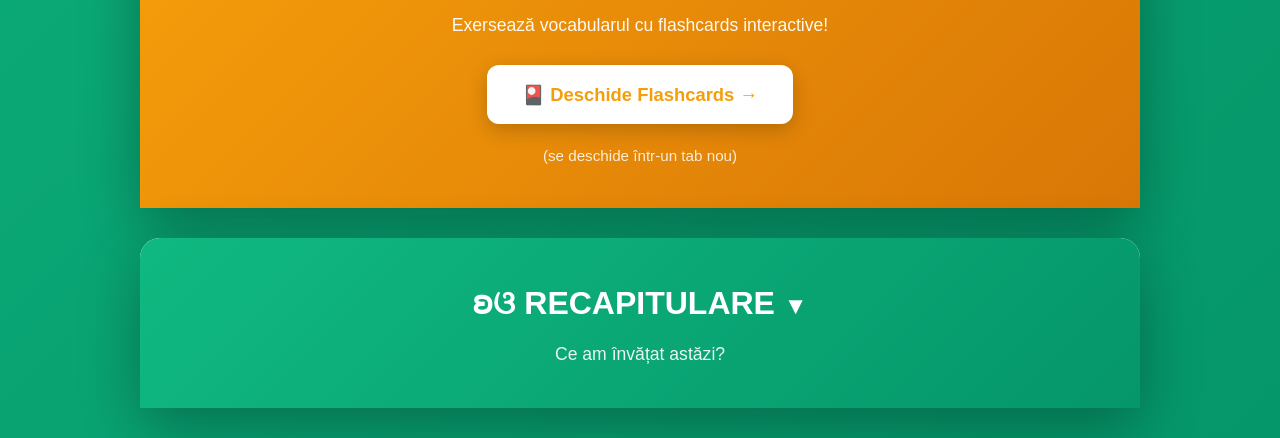
==== commit 6aefc541: "index.html" ====
--- a/index.html
+++ b/index.html
@@ -610,7 +610,6 @@
                 <a href="#ex4" class="nav-link">Ex. 4</a>
                 <a href="#ex5" class="nav-link">Ex. 5</a>
                 <a href="#ex6" class="nav-link">Ex. 6</a>
-                <a href="flashcards.html" target="_blank" class="nav-link">🎴 Flashcards</a>
                 <a href="#recapitulare" class="nav-link">Recapitulare</a>
             </div>
         </div>
@@ -973,7 +972,7 @@
 
     
     <!-- FLASHCARDS BUTTON -->
-    <section id="flashcards-link" class="section-wrapper" style="scroll-margin-top: 100px;">
+    <div class="container" id="flashcards-link" style="scroll-margin-top: 100px;">
         <div class="header" style="background: linear-gradient(135deg, #f59e0b 0%, #d97706 100%); cursor: default;">
             <h1>🎴 ʚଓ FLASHCARDS - Memorează cuvintele!</h1>
             <p style="margin-top: 15px; font-size: 1.1rem; opacity: 0.95;">
@@ -999,7 +998,7 @@
                 (se deschide într-un tab nou)
             </p>
         </div>
-    </section>
+    </div>
 
 <!-- RECAPITULARE -->
     <div class="container" id="recapitulare">
